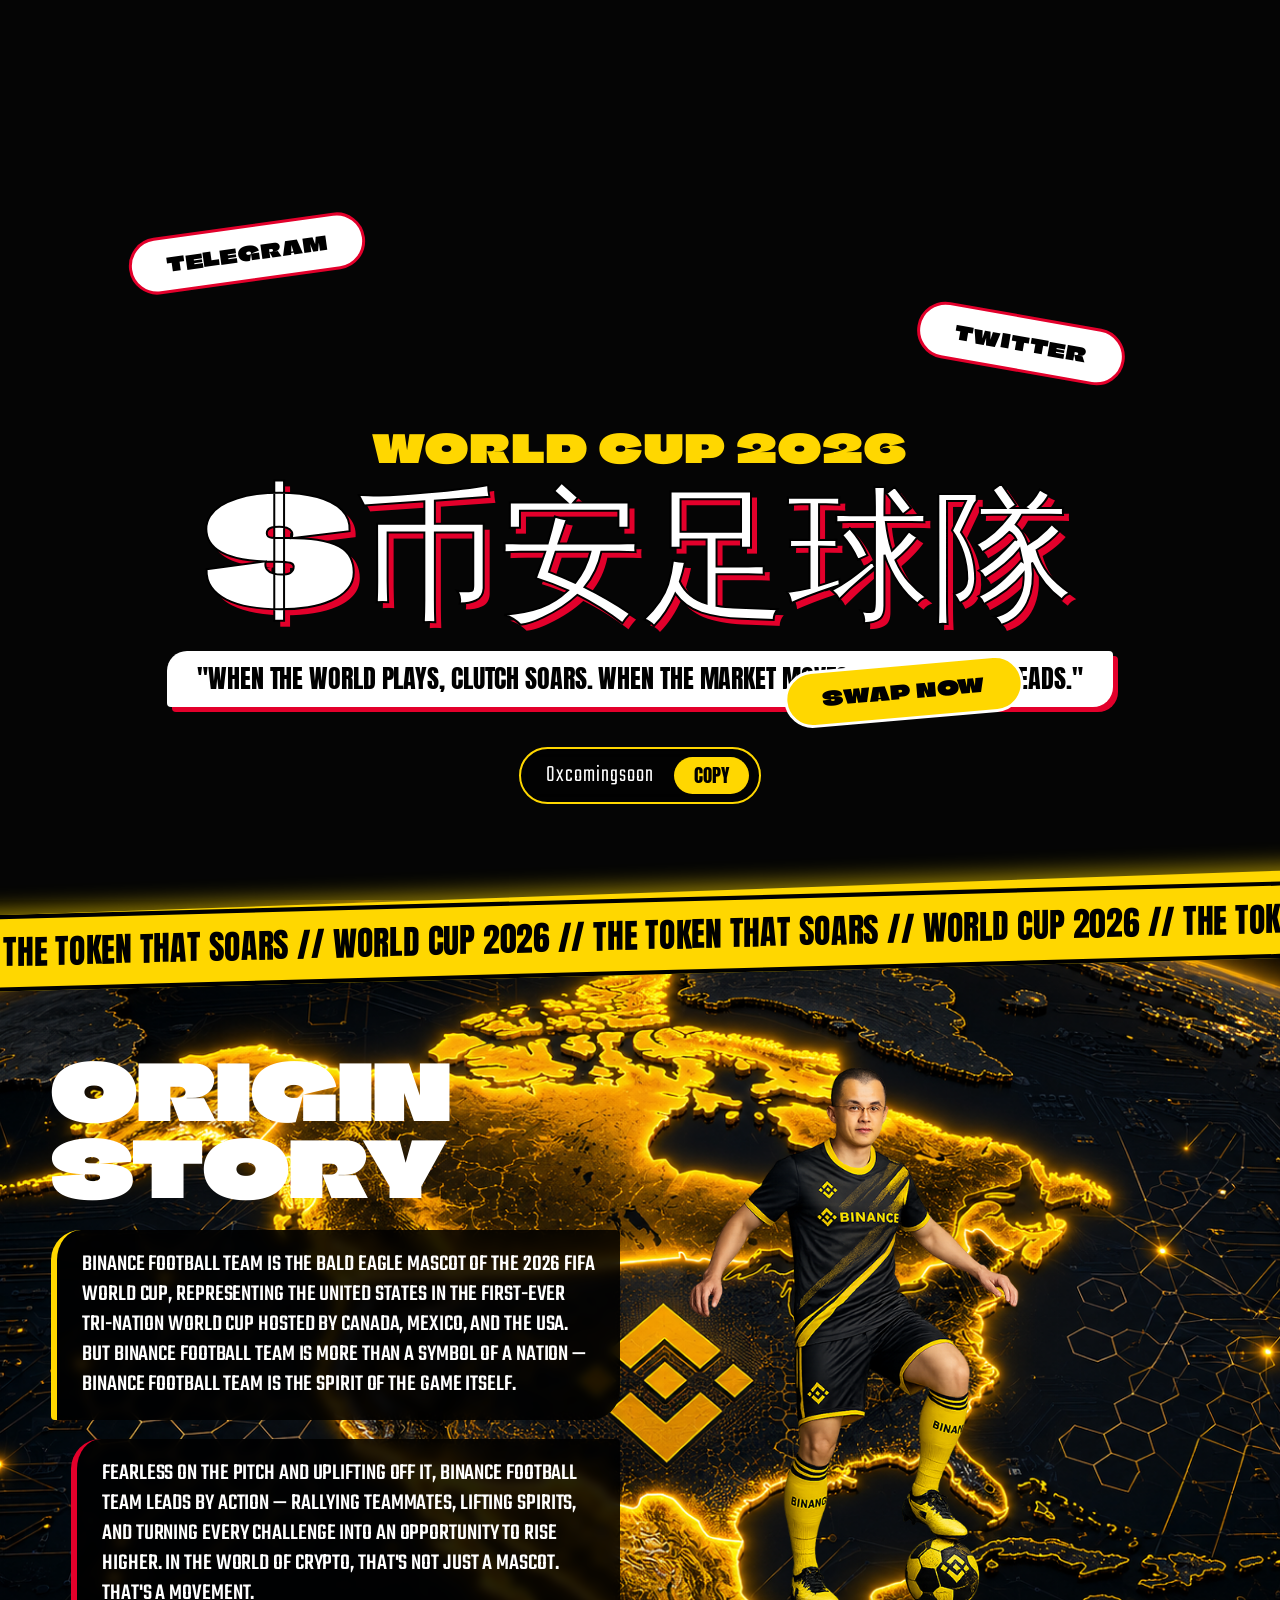
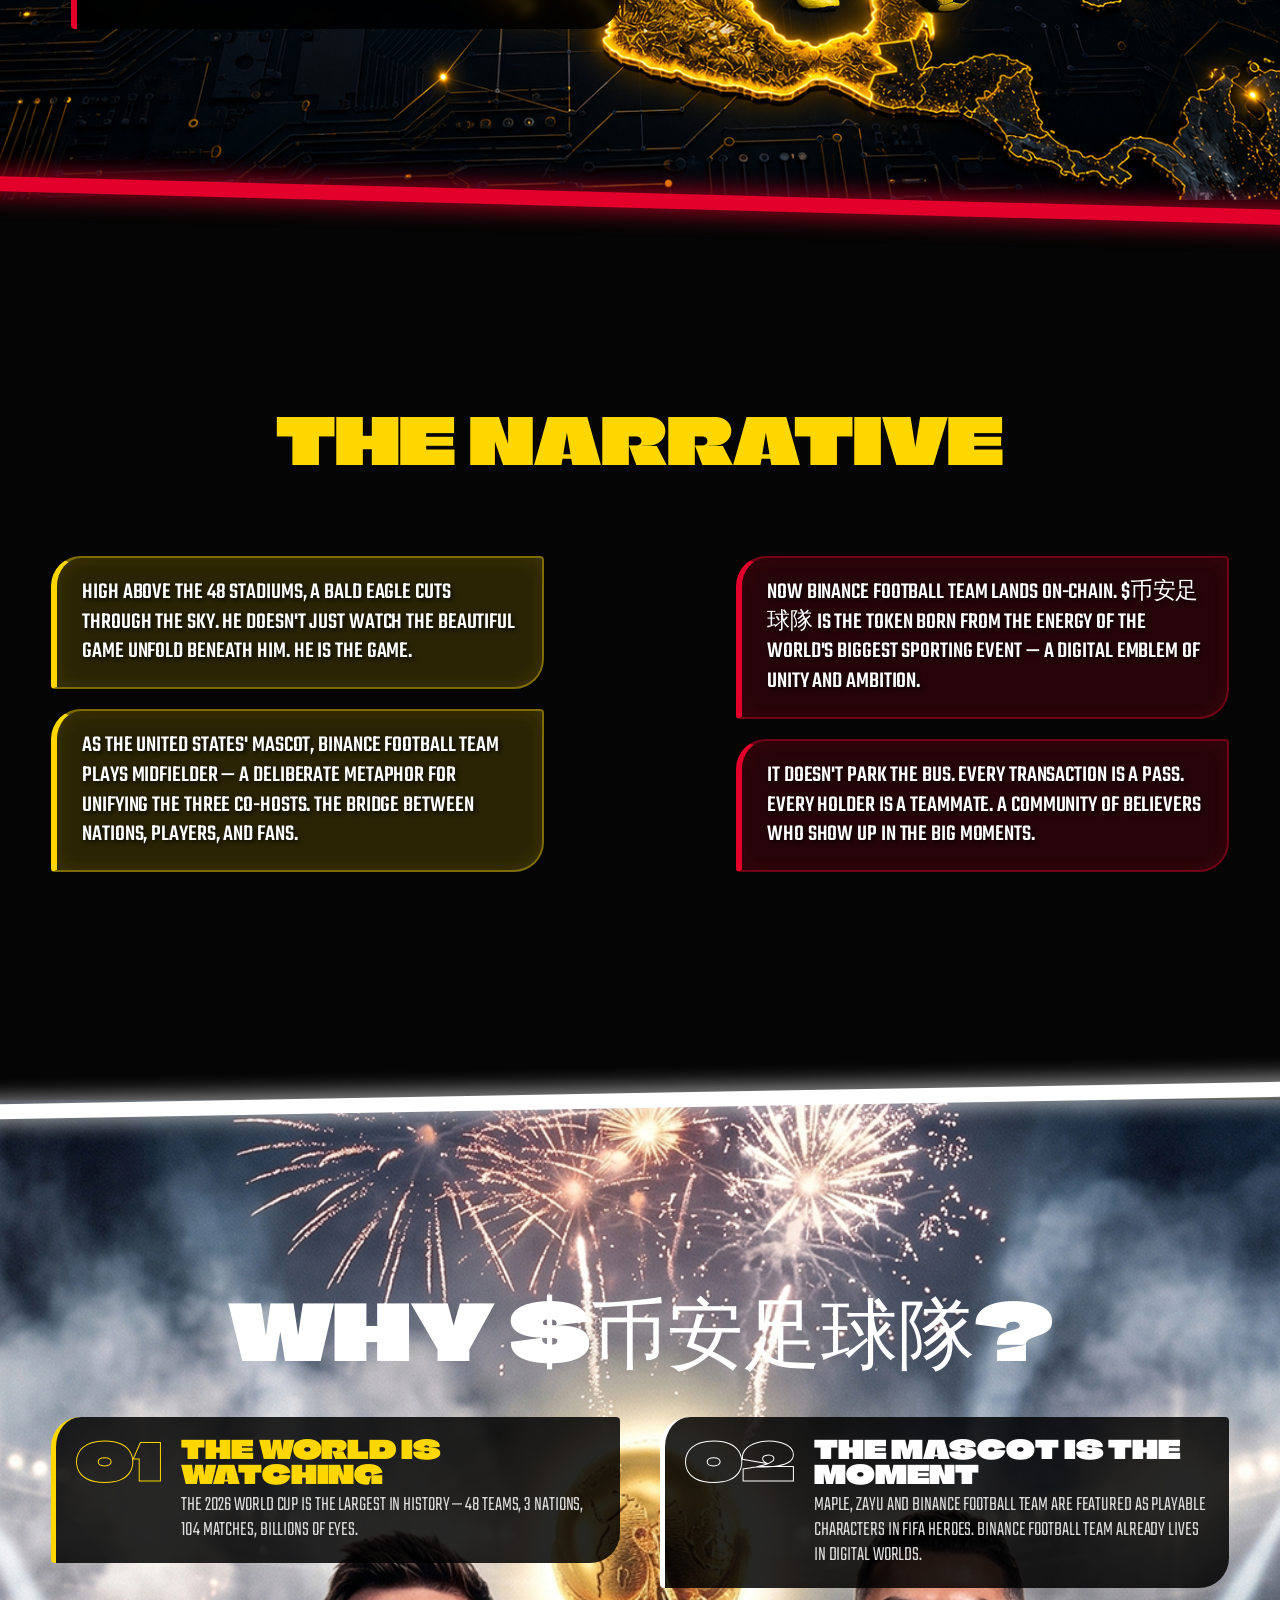
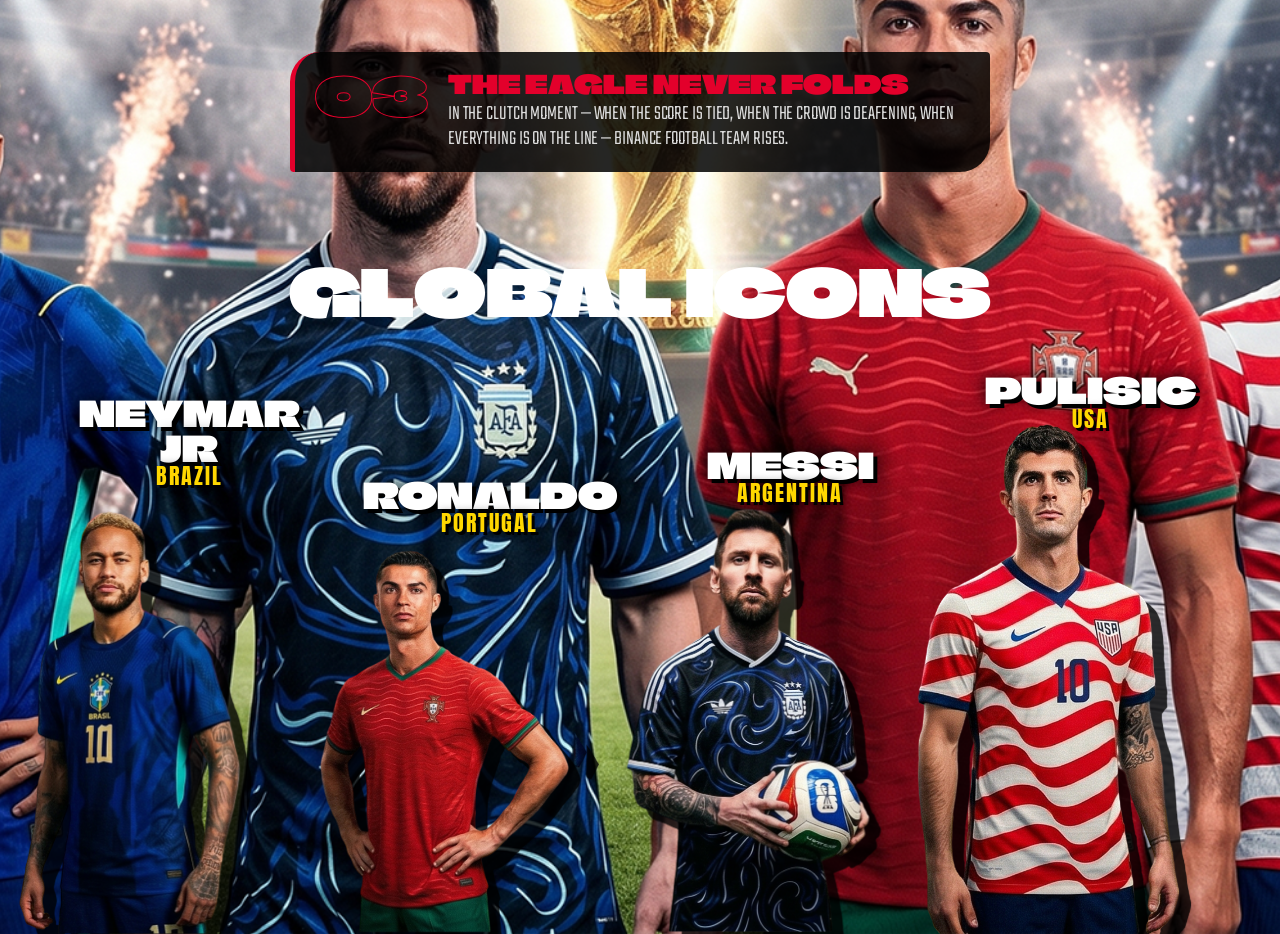
==== index.html @ fdedcb2e "first commit" ====
<!DOCTYPE html>
<html lang="en-US">
<head>
	<meta charset="UTF-8">
			<title>Binance Football Team</title>
		<meta name="viewport" content="width=device-width, initial-scale=1" />
<meta name='robots' content='max-image-preview:large' />
<title>Binance Football Team</title>
<link rel="alternate" type="application/rss+xml" title="Binance Football Team &raquo; Feed" href="/?feed=rss2" />
<link rel="alternate" type="application/rss+xml" title="Binance Football Team &raquo; Comments Feed" href="/?feed=comments-rss2" />
<link rel="alternate" title="oEmbed (JSON)" type="application/json+oembed" href="/index.php?rest_route=%2Foembed%2F1.0%2Fembed&#038;url=https%3A%2F%2Fclutchmascot.lol%2F" />
<link rel="alternate" title="oEmbed (XML)" type="text/xml+oembed" href="/index.php?rest_route=%2Foembed%2F1.0%2Fembed&#038;url=https%3A%2F%2Fclutchmascot.lol%2F&#038;format=xml" />
<style id='wp-img-auto-sizes-contain-inline-css'>
img:is([sizes=auto i],[sizes^="auto," i]){contain-intrinsic-size:3000px 1500px}
/*# sourceURL=wp-img-auto-sizes-contain-inline-css */
</style>

<style id='wp-emoji-styles-inline-css'>

	img.wp-smiley, img.emoji {
		display: inline !important;
		border: none !important;
		box-shadow: none !important;
		height: 1em !important;
		width: 1em !important;
		margin: 0 0.07em !important;
		vertical-align: -0.1em !important;
		background: none !important;
		padding: 0 !important;
	}
/*# sourceURL=wp-emoji-styles-inline-css */
</style>
<style id='wp-block-library-inline-css'>
:root{--wp-block-synced-color:#7a00df;--wp-block-synced-color--rgb:122,0,223;--wp-bound-block-color:var(--wp-block-synced-color);--wp-editor-canvas-background:#ddd;--wp-admin-theme-color:#007cba;--wp-admin-theme-color--rgb:0,124,186;--wp-admin-theme-color-darker-10:#006ba1;--wp-admin-theme-color-darker-10--rgb:0,107,160.5;--wp-admin-theme-color-darker-20:#005a87;--wp-admin-theme-color-darker-20--rgb:0,90,135;--wp-admin-border-width-focus:2px}@media (min-resolution:192dpi){:root{--wp-admin-border-width-focus:1.5px}}.wp-element-button{cursor:pointer}:root .has-very-light-gray-background-color{background-color:#eee}:root .has-very-dark-gray-background-color{background-color:#313131}:root .has-very-light-gray-color{color:#eee}:root .has-very-dark-gray-color{color:#313131}:root .has-vivid-green-cyan-to-vivid-cyan-blue-gradient-background{background:linear-gradient(135deg,#00d084,#0693e3)}:root .has-purple-crush-gradient-background{background:linear-gradient(135deg,#34e2e4,#4721fb 50%,#ab1dfe)}:root .has-hazy-dawn-gradient-background{background:linear-gradient(135deg,#faaca8,#dad0ec)}:root .has-subdued-olive-gradient-background{background:linear-gradient(135deg,#fafae1,#67a671)}:root .has-atomic-cream-gradient-background{background:linear-gradient(135deg,#fdd79a,#004a59)}:root .has-nightshade-gradient-background{background:linear-gradient(135deg,#330968,#31cdcf)}:root .has-midnight-gradient-background{background:linear-gradient(135deg,#020381,#2874fc)}:root{--wp--preset--font-size--normal:16px;--wp--preset--font-size--huge:42px}.has-regular-font-size{font-size:1em}.has-larger-font-size{font-size:2.625em}.has-normal-font-size{font-size:var(--wp--preset--font-size--normal)}.has-huge-font-size{font-size:var(--wp--preset--font-size--huge)}.has-text-align-center{text-align:center}.has-text-align-left{text-align:left}.has-text-align-right{text-align:right}.has-fit-text{white-space:nowrap!important}#end-resizable-editor-section{display:none}.aligncenter{clear:both}.items-justified-left{justify-content:flex-start}.items-justified-center{justify-content:center}.items-justified-right{justify-content:flex-end}.items-justified-space-between{justify-content:space-between}.screen-reader-text{border:0;clip-path:inset(50%);height:1px;margin:-1px;overflow:hidden;padding:0;position:absolute;width:1px;word-wrap:normal!important}.screen-reader-text:focus{background-color:#ddd;clip-path:none;color:#444;display:block;font-size:1em;height:auto;left:5px;line-height:normal;padding:15px 23px 14px;text-decoration:none;top:5px;width:auto;z-index:100000}html :where(.has-border-color){border-style:solid}html :where([style*=border-top-color]){border-top-style:solid}html :where([style*=border-right-color]){border-right-style:solid}html :where([style*=border-bottom-color]){border-bottom-style:solid}html :where([style*=border-left-color]){border-left-style:solid}html :where([style*=border-width]){border-style:solid}html :where([style*=border-top-width]){border-top-style:solid}html :where([style*=border-right-width]){border-right-style:solid}html :where([style*=border-bottom-width]){border-bottom-style:solid}html :where([style*=border-left-width]){border-left-style:solid}html :where(img[class*=wp-image-]){height:auto;max-width:100%}:where(figure){margin:0 0 1em}html :where(.is-position-sticky){--wp-admin--admin-bar--position-offset:var(--wp-admin--admin-bar--height,0px)}@media screen and (max-width:600px){html :where(.is-position-sticky){--wp-admin--admin-bar--position-offset:0px}}
/*# sourceURL=/wp-includes/css/dist/block-library/common.min.css */
</style>
<style id='global-styles-inline-css'>
:root{--wp--preset--aspect-ratio--square: 1;--wp--preset--aspect-ratio--4-3: 4/3;--wp--preset--aspect-ratio--3-4: 3/4;--wp--preset--aspect-ratio--3-2: 3/2;--wp--preset--aspect-ratio--2-3: 2/3;--wp--preset--aspect-ratio--16-9: 16/9;--wp--preset--aspect-ratio--9-16: 9/16;--wp--preset--color--black: #000000;--wp--preset--color--cyan-bluish-gray: #abb8c3;--wp--preset--color--white: #ffffff;--wp--preset--color--pale-pink: #f78da7;--wp--preset--color--vivid-red: #cf2e2e;--wp--preset--color--luminous-vivid-orange: #ff6900;--wp--preset--color--luminous-vivid-amber: #fcb900;--wp--preset--color--light-green-cyan: #7bdcb5;--wp--preset--color--vivid-green-cyan: #00d084;--wp--preset--color--pale-cyan-blue: #8ed1fc;--wp--preset--color--vivid-cyan-blue: #0693e3;--wp--preset--color--vivid-purple: #9b51e0;--wp--preset--color--base: #FFFFFF;--wp--preset--color--contrast: #111111;--wp--preset--color--accent-1: #FFEE58;--wp--preset--color--accent-2: #F6CFF4;--wp--preset--color--accent-3: #503AA8;--wp--preset--color--accent-4: #686868;--wp--preset--color--accent-5: #FBFAF3;--wp--preset--color--accent-6: color-mix(in srgb, currentColor 20%, transparent);--wp--preset--gradient--vivid-cyan-blue-to-vivid-purple: linear-gradient(135deg,rgb(6,147,227) 0%,rgb(155,81,224) 100%);--wp--preset--gradient--light-green-cyan-to-vivid-green-cyan: linear-gradient(135deg,rgb(122,220,180) 0%,rgb(0,208,130) 100%);--wp--preset--gradient--luminous-vivid-amber-to-luminous-vivid-orange: linear-gradient(135deg,rgb(252,185,0) 0%,rgb(255,105,0) 100%);--wp--preset--gradient--luminous-vivid-orange-to-vivid-red: linear-gradient(135deg,rgb(255,105,0) 0%,rgb(207,46,46) 100%);--wp--preset--gradient--very-light-gray-to-cyan-bluish-gray: linear-gradient(135deg,rgb(238,238,238) 0%,rgb(169,184,195) 100%);--wp--preset--gradient--cool-to-warm-spectrum: linear-gradient(135deg,rgb(74,234,220) 0%,rgb(151,120,209) 20%,rgb(207,42,186) 40%,rgb(238,44,130) 60%,rgb(251,105,98) 80%,rgb(254,248,76) 100%);--wp--preset--gradient--blush-light-purple: linear-gradient(135deg,rgb(255,206,236) 0%,rgb(152,150,240) 100%);--wp--preset--gradient--blush-bordeaux: linear-gradient(135deg,rgb(254,205,165) 0%,rgb(254,45,45) 50%,rgb(107,0,62) 100%);--wp--preset--gradient--luminous-dusk: linear-gradient(135deg,rgb(255,203,112) 0%,rgb(199,81,192) 50%,rgb(65,88,208) 100%);--wp--preset--gradient--pale-ocean: linear-gradient(135deg,rgb(255,245,203) 0%,rgb(182,227,212) 50%,rgb(51,167,181) 100%);--wp--preset--gradient--electric-grass: linear-gradient(135deg,rgb(202,248,128) 0%,rgb(113,206,126) 100%);--wp--preset--gradient--midnight: linear-gradient(135deg,rgb(2,3,129) 0%,rgb(40,116,252) 100%);--wp--preset--font-size--small: 0.875rem;--wp--preset--font-size--medium: clamp(1rem, 1rem + ((1vw - 0.2rem) * 0.196), 1.125rem);--wp--preset--font-size--large: clamp(1.125rem, 1.125rem + ((1vw - 0.2rem) * 0.392), 1.375rem);--wp--preset--font-size--x-large: clamp(1.75rem, 1.75rem + ((1vw - 0.2rem) * 0.392), 2rem);--wp--preset--font-size--xx-large: clamp(2.15rem, 2.15rem + ((1vw - 0.2rem) * 1.333), 3rem);--wp--preset--font-family--manrope: Manrope, sans-serif;--wp--preset--font-family--fira-code: "Fira Code", monospace;--wp--preset--spacing--20: 10px;--wp--preset--spacing--30: 20px;--wp--preset--spacing--40: 30px;--wp--preset--spacing--50: clamp(30px, 5vw, 50px);--wp--preset--spacing--60: clamp(30px, 7vw, 70px);--wp--preset--spacing--70: clamp(50px, 7vw, 90px);--wp--preset--spacing--80: clamp(70px, 10vw, 140px);--wp--preset--shadow--natural: 6px 6px 9px rgba(0, 0, 0, 0.2);--wp--preset--shadow--deep: 12px 12px 50px rgba(0, 0, 0, 0.4);--wp--preset--shadow--sharp: 6px 6px 0px rgba(0, 0, 0, 0.2);--wp--preset--shadow--outlined: 6px 6px 0px -3px rgb(255, 255, 255), 6px 6px rgb(0, 0, 0);--wp--preset--shadow--crisp: 6px 6px 0px rgb(0, 0, 0);}:root { --wp--style--global--content-size: 645px;--wp--style--global--wide-size: 1340px; }:where(body) { margin: 0; }.wp-site-blocks { padding-top: var(--wp--style--root--padding-top); padding-bottom: var(--wp--style--root--padding-bottom); }.has-global-padding { padding-right: var(--wp--style--root--padding-right); padding-left: var(--wp--style--root--padding-left); }.has-global-padding > .alignfull { margin-right: calc(var(--wp--style--root--padding-right) * -1); margin-left: calc(var(--wp--style--root--padding-left) * -1); }.has-global-padding :where(:not(.alignfull.is-layout-flow) > .has-global-padding:not(.wp-block-block, .alignfull)) { padding-right: 0; padding-left: 0; }.has-global-padding :where(:not(.alignfull.is-layout-flow) > .has-global-padding:not(.wp-block-block, .alignfull)) > .alignfull { margin-left: 0; margin-right: 0; }.wp-site-blocks > .alignleft { float: left; margin-right: 2em; }.wp-site-blocks > .alignright { float: right; margin-left: 2em; }.wp-site-blocks > .aligncenter { justify-content: center; margin-left: auto; margin-right: auto; }:where(.wp-site-blocks) > * { margin-block-start: 1.2rem; margin-block-end: 0; }:where(.wp-site-blocks) > :first-child { margin-block-start: 0; }:where(.wp-site-blocks) > :last-child { margin-block-end: 0; }:root { --wp--style--block-gap: 1.2rem; }:root :where(.is-layout-flow) > :first-child{margin-block-start: 0;}:root :where(.is-layout-flow) > :last-child{margin-block-end: 0;}:root :where(.is-layout-flow) > *{margin-block-start: 1.2rem;margin-block-end: 0;}:root :where(.is-layout-constrained) > :first-child{margin-block-start: 0;}:root :where(.is-layout-constrained) > :last-child{margin-block-end: 0;}:root :where(.is-layout-constrained) > *{margin-block-start: 1.2rem;margin-block-end: 0;}:root :where(.is-layout-flex){gap: 1.2rem;}:root :where(.is-layout-grid){gap: 1.2rem;}.is-layout-flow > .alignleft{float: left;margin-inline-start: 0;margin-inline-end: 2em;}.is-layout-flow > .alignright{float: right;margin-inline-start: 2em;margin-inline-end: 0;}.is-layout-flow > .aligncenter{margin-left: auto !important;margin-right: auto !important;}.is-layout-constrained > .alignleft{float: left;margin-inline-start: 0;margin-inline-end: 2em;}.is-layout-constrained > .alignright{float: right;margin-inline-start: 2em;margin-inline-end: 0;}.is-layout-constrained > .aligncenter{margin-left: auto !important;margin-right: auto !important;}.is-layout-constrained > :where(:not(.alignleft):not(.alignright):not(.alignfull)){max-width: var(--wp--style--global--content-size);margin-left: auto !important;margin-right: auto !important;}.is-layout-constrained > .alignwide{max-width: var(--wp--style--global--wide-size);}body .is-layout-flex{display: flex;}.is-layout-flex{flex-wrap: wrap;align-items: center;}.is-layout-flex > :is(*, div){margin: 0;}body .is-layout-grid{display: grid;}.is-layout-grid > :is(*, div){margin: 0;}body{background-color: var(--wp--preset--color--base);color: var(--wp--preset--color--contrast);font-family: var(--wp--preset--font-family--manrope);font-size: var(--wp--preset--font-size--large);font-weight: 300;letter-spacing: -0.1px;line-height: 1.4;--wp--style--root--padding-top: 0px;--wp--style--root--padding-right: var(--wp--preset--spacing--50);--wp--style--root--padding-bottom: 0px;--wp--style--root--padding-left: var(--wp--preset--spacing--50);}a:where(:not(.wp-element-button)){color: currentColor;text-decoration: underline;}:root :where(a:where(:not(.wp-element-button)):hover){text-decoration: none;}h1, h2, h3, h4, h5, h6{font-weight: 400;letter-spacing: -0.1px;line-height: 1.125;}h1{font-size: var(--wp--preset--font-size--xx-large);}h2{font-size: var(--wp--preset--font-size--x-large);}h3{font-size: var(--wp--preset--font-size--large);}h4{font-size: var(--wp--preset--font-size--medium);}h5{font-size: var(--wp--preset--font-size--small);letter-spacing: 0.5px;}h6{font-size: var(--wp--preset--font-size--small);font-weight: 700;letter-spacing: 1.4px;text-transform: uppercase;}:root :where(.wp-element-button, .wp-block-button__link){background-color: var(--wp--preset--color--contrast);border-width: 0;color: var(--wp--preset--color--base);font-family: inherit;font-size: var(--wp--preset--font-size--medium);font-style: inherit;font-weight: inherit;letter-spacing: inherit;line-height: inherit;padding-top: 1rem;padding-right: 2.25rem;padding-bottom: 1rem;padding-left: 2.25rem;text-decoration: none;text-transform: inherit;}:root :where(.wp-element-button:hover, .wp-block-button__link:hover){background-color: color-mix(in srgb, var(--wp--preset--color--contrast) 85%, transparent);border-color: transparent;color: var(--wp--preset--color--base);}:root :where(.wp-element-button:focus, .wp-block-button__link:focus){outline-color: var(--wp--preset--color--accent-4);outline-offset: 2px;}:root :where(.wp-element-caption, .wp-block-audio figcaption, .wp-block-embed figcaption, .wp-block-gallery figcaption, .wp-block-image figcaption, .wp-block-table figcaption, .wp-block-video figcaption){font-size: var(--wp--preset--font-size--small);line-height: 1.4;}.has-black-color{color: var(--wp--preset--color--black) !important;}.has-cyan-bluish-gray-color{color: var(--wp--preset--color--cyan-bluish-gray) !important;}.has-white-color{color: var(--wp--preset--color--white) !important;}.has-pale-pink-color{color: var(--wp--preset--color--pale-pink) !important;}.has-vivid-red-color{color: var(--wp--preset--color--vivid-red) !important;}.has-luminous-vivid-orange-color{color: var(--wp--preset--color--luminous-vivid-orange) !important;}.has-luminous-vivid-amber-color{color: var(--wp--preset--color--luminous-vivid-amber) !important;}.has-light-green-cyan-color{color: var(--wp--preset--color--light-green-cyan) !important;}.has-vivid-green-cyan-color{color: var(--wp--preset--color--vivid-green-cyan) !important;}.has-pale-cyan-blue-color{color: var(--wp--preset--color--pale-cyan-blue) !important;}.has-vivid-cyan-blue-color{color: var(--wp--preset--color--vivid-cyan-blue) !important;}.has-vivid-purple-color{color: var(--wp--preset--color--vivid-purple) !important;}.has-base-color{color: var(--wp--preset--color--base) !important;}.has-contrast-color{color: var(--wp--preset--color--contrast) !important;}.has-accent-1-color{color: var(--wp--preset--color--accent-1) !important;}.has-accent-2-color{color: var(--wp--preset--color--accent-2) !important;}.has-accent-3-color{color: var(--wp--preset--color--accent-3) !important;}.has-accent-4-color{color: var(--wp--preset--color--accent-4) !important;}.has-accent-5-color{color: var(--wp--preset--color--accent-5) !important;}.has-accent-6-color{color: var(--wp--preset--color--accent-6) !important;}.has-black-background-color{background-color: var(--wp--preset--color--black) !important;}.has-cyan-bluish-gray-background-color{background-color: var(--wp--preset--color--cyan-bluish-gray) !important;}.has-white-background-color{background-color: var(--wp--preset--color--white) !important;}.has-pale-pink-background-color{background-color: var(--wp--preset--color--pale-pink) !important;}.has-vivid-red-background-color{background-color: var(--wp--preset--color--vivid-red) !important;}.has-luminous-vivid-orange-background-color{background-color: var(--wp--preset--color--luminous-vivid-orange) !important;}.has-luminous-vivid-amber-background-color{background-color: var(--wp--preset--color--luminous-vivid-amber) !important;}.has-light-green-cyan-background-color{background-color: var(--wp--preset--color--light-green-cyan) !important;}.has-vivid-green-cyan-background-color{background-color: var(--wp--preset--color--vivid-green-cyan) !important;}.has-pale-cyan-blue-background-color{background-color: var(--wp--preset--color--pale-cyan-blue) !important;}.has-vivid-cyan-blue-background-color{background-color: var(--wp--preset--color--vivid-cyan-blue) !important;}.has-vivid-purple-background-color{background-color: var(--wp--preset--color--vivid-purple) !important;}.has-base-background-color{background-color: var(--wp--preset--color--base) !important;}.has-contrast-background-color{background-color: var(--wp--preset--color--contrast) !important;}.has-accent-1-background-color{background-color: var(--wp--preset--color--accent-1) !important;}.has-accent-2-background-color{background-color: var(--wp--preset--color--accent-2) !important;}.has-accent-3-background-color{background-color: var(--wp--preset--color--accent-3) !important;}.has-accent-4-background-color{background-color: var(--wp--preset--color--accent-4) !important;}.has-accent-5-background-color{background-color: var(--wp--preset--color--accent-5) !important;}.has-accent-6-background-color{background-color: var(--wp--preset--color--accent-6) !important;}.has-black-border-color{border-color: var(--wp--preset--color--black) !important;}.has-cyan-bluish-gray-border-color{border-color: var(--wp--preset--color--cyan-bluish-gray) !important;}.has-white-border-color{border-color: var(--wp--preset--color--white) !important;}.has-pale-pink-border-color{border-color: var(--wp--preset--color--pale-pink) !important;}.has-vivid-red-border-color{border-color: var(--wp--preset--color--vivid-red) !important;}.has-luminous-vivid-orange-border-color{border-color: var(--wp--preset--color--luminous-vivid-orange) !important;}.has-luminous-vivid-amber-border-color{border-color: var(--wp--preset--color--luminous-vivid-amber) !important;}.has-light-green-cyan-border-color{border-color: var(--wp--preset--color--light-green-cyan) !important;}.has-vivid-green-cyan-border-color{border-color: var(--wp--preset--color--vivid-green-cyan) !important;}.has-pale-cyan-blue-border-color{border-color: var(--wp--preset--color--pale-cyan-blue) !important;}.has-vivid-cyan-blue-border-color{border-color: var(--wp--preset--color--vivid-cyan-blue) !important;}.has-vivid-purple-border-color{border-color: var(--wp--preset--color--vivid-purple) !important;}.has-base-border-color{border-color: var(--wp--preset--color--base) !important;}.has-contrast-border-color{border-color: var(--wp--preset--color--contrast) !important;}.has-accent-1-border-color{border-color: var(--wp--preset--color--accent-1) !important;}.has-accent-2-border-color{border-color: var(--wp--preset--color--accent-2) !important;}.has-accent-3-border-color{border-color: var(--wp--preset--color--accent-3) !important;}.has-accent-4-border-color{border-color: var(--wp--preset--color--accent-4) !important;}.has-accent-5-border-color{border-color: var(--wp--preset--color--accent-5) !important;}.has-accent-6-border-color{border-color: var(--wp--preset--color--accent-6) !important;}.has-vivid-cyan-blue-to-vivid-purple-gradient-background{background: var(--wp--preset--gradient--vivid-cyan-blue-to-vivid-purple) !important;}.has-light-green-cyan-to-vivid-green-cyan-gradient-background{background: var(--wp--preset--gradient--light-green-cyan-to-vivid-green-cyan) !important;}.has-luminous-vivid-amber-to-luminous-vivid-orange-gradient-background{background: var(--wp--preset--gradient--luminous-vivid-amber-to-luminous-vivid-orange) !important;}.has-luminous-vivid-orange-to-vivid-red-gradient-background{background: var(--wp--preset--gradient--luminous-vivid-orange-to-vivid-red) !important;}.has-very-light-gray-to-cyan-bluish-gray-gradient-background{background: var(--wp--preset--gradient--very-light-gray-to-cyan-bluish-gray) !important;}.has-cool-to-warm-spectrum-gradient-background{background: var(--wp--preset--gradient--cool-to-warm-spectrum) !important;}.has-blush-light-purple-gradient-background{background: var(--wp--preset--gradient--blush-light-purple) !important;}.has-blush-bordeaux-gradient-background{background: var(--wp--preset--gradient--blush-bordeaux) !important;}.has-luminous-dusk-gradient-background{background: var(--wp--preset--gradient--luminous-dusk) !important;}.has-pale-ocean-gradient-background{background: var(--wp--preset--gradient--pale-ocean) !important;}.has-electric-grass-gradient-background{background: var(--wp--preset--gradient--electric-grass) !important;}.has-midnight-gradient-background{background: var(--wp--preset--gradient--midnight) !important;}.has-small-font-size{font-size: var(--wp--preset--font-size--small) !important;}.has-medium-font-size{font-size: var(--wp--preset--font-size--medium) !important;}.has-large-font-size{font-size: var(--wp--preset--font-size--large) !important;}.has-x-large-font-size{font-size: var(--wp--preset--font-size--x-large) !important;}.has-xx-large-font-size{font-size: var(--wp--preset--font-size--xx-large) !important;}.has-manrope-font-family{font-family: var(--wp--preset--font-family--manrope) !important;}.has-fira-code-font-family{font-family: var(--wp--preset--font-family--fira-code) !important;}
/*# sourceURL=global-styles-inline-css */
</style>
<style id='wp-block-template-skip-link-inline-css'>

		.skip-link.screen-reader-text {
			border: 0;
			clip-path: inset(50%);
			height: 1px;
			margin: -1px;
			overflow: hidden;
			padding: 0;
			position: absolute !important;
			width: 1px;
			word-wrap: normal !important;
		}

		.skip-link.screen-reader-text:focus {
			background-color: #eee;
			clip-path: none;
			color: #444;
			display: block;
			font-size: 1em;
			height: auto;
			left: 5px;
			line-height: normal;
			padding: 15px 23px 14px;
			text-decoration: none;
			top: 5px;
			width: auto;
			z-index: 100000;
		}
/*# sourceURL=wp-block-template-skip-link-inline-css */
</style>
<style id='twentytwentyfive-style-inline-css'>
a{text-decoration-thickness:1px!important;text-underline-offset:.1em}:where(.wp-site-blocks :focus){outline-width:2px;outline-style:solid}.wp-block-navigation .wp-block-navigation-submenu .wp-block-navigation-item:not(:last-child){margin-bottom:3px}.wp-block-navigation .wp-block-navigation-item .wp-block-navigation-item__content{outline-offset:4px}.wp-block-navigation .wp-block-navigation-item ul.wp-block-navigation__submenu-container .wp-block-navigation-item__content{outline-offset:0}blockquote,caption,figcaption,h1,h2,h3,h4,h5,h6,p{text-wrap:pretty}.more-link{display:block}:where(pre){overflow-x:auto}
/*# sourceURL=/wp-content/themes/twentytwentyfive/style.min.css */
</style>
<link rel='stylesheet' id='elementor-frontend-css' href='/wp-content/plugins/elementor/assets/css/frontend-lite.min.css?ver=3.23.4' media='all' />
<link rel='stylesheet' id='swiper-css' href='/wp-content/plugins/elementor/assets/lib/swiper/v8/css/swiper.min.css?ver=8.4.5' media='all' />
<link rel='stylesheet' id='elementor-post-7-css' href='/wp-content/uploads/elementor/css/post-7.css?ver=1778738245' media='all' />
<link rel='stylesheet' id='elementor-pro-css' href='/wp-content/plugins/elementor-pro/assets/css/frontend-lite.min.css?ver=3.23.3' media='all' />
<link rel='stylesheet' id='elementor-global-css' href='/wp-content/uploads/elementor/css/global.css?ver=1778738245' media='all' />
<link rel='stylesheet' id='elementor-post-8-css' href='/wp-content/uploads/elementor/css/post-8.css?ver=1779102247' media='all' />
<link rel='stylesheet' id='google-fonts-1-css' href='https://fonts.googleapis.com/css?family=Roboto%3A100%2C100italic%2C200%2C200italic%2C300%2C300italic%2C400%2C400italic%2C500%2C500italic%2C600%2C600italic%2C700%2C700italic%2C800%2C800italic%2C900%2C900italic%7CRoboto+Slab%3A100%2C100italic%2C200%2C200italic%2C300%2C300italic%2C400%2C400italic%2C500%2C500italic%2C600%2C600italic%2C700%2C700italic%2C800%2C800italic%2C900%2C900italic&#038;display=swap&#038;ver=6.9.4' media='all' />
<link rel="preconnect" href="https://fonts.gstatic.com/" crossorigin><link rel="https://api.w.org/" href="/index.php?rest_route=/" /><link rel="alternate" title="JSON" type="application/json" href="/index.php?rest_route=/wp/v2/pages/8" /><link rel="EditURI" type="application/rsd+xml" title="RSD" href="/xmlrpc.php?rsd" />
<meta name="generator" content="WordPress 6.9.4" />
<link rel="canonical" href="/" />
<link rel='shortlink' href='/' />
<meta name="generator" content="Elementor 3.23.4; features: e_optimized_css_loading, e_font_icon_svg, additional_custom_breakpoints, e_optimized_control_loading, e_lazyload, e_element_cache; settings: css_print_method-external, google_font-enabled, font_display-swap">
			<style>
				.e-con.e-parent:nth-of-type(n+4):not(.e-lazyloaded):not(.e-no-lazyload),
				.e-con.e-parent:nth-of-type(n+4):not(.e-lazyloaded):not(.e-no-lazyload) * {
					background-image: none !important;
				}
				@media screen and (max-height: 1024px) {
					.e-con.e-parent:nth-of-type(n+3):not(.e-lazyloaded):not(.e-no-lazyload),
					.e-con.e-parent:nth-of-type(n+3):not(.e-lazyloaded):not(.e-no-lazyload) * {
						background-image: none !important;
					}
				}
				@media screen and (max-height: 640px) {
					.e-con.e-parent:nth-of-type(n+2):not(.e-lazyloaded):not(.e-no-lazyload),
					.e-con.e-parent:nth-of-type(n+2):not(.e-lazyloaded):not(.e-no-lazyload) * {
						background-image: none !important;
					}
				}
			</style>
			<style class='wp-fonts-local'>
@font-face{font-family:Manrope;font-style:normal;font-weight:200 800;font-display:fallback;src:url('/wp-content/themes/twentytwentyfive/assets/fonts/manrope/Manrope-VariableFont_wght.woff2') format('woff2');}
@font-face{font-family:"Fira Code";font-style:normal;font-weight:300 700;font-display:fallback;src:url('/wp-content/themes/twentytwentyfive/assets/fonts/fira-code/FiraCode-VariableFont_wght.woff2') format('woff2');}
</style>
<link rel="icon" href="/wp-content/uploads/2026/05/cropped-icon-x-32x32.png" sizes="32x32" />
<link rel="icon" href="/wp-content/uploads/2026/05/cropped-icon-x-192x192.png" sizes="192x192" />
<link rel="apple-touch-icon" href="/wp-content/uploads/2026/05/cropped-icon-x-180x180.png" />
<meta name="msapplication-TileImage" content="/wp-content/uploads/2026/05/cropped-icon-x-270x270.png" />
	<meta name="viewport" content="width=device-width, initial-scale=1.0, viewport-fit=cover" /></head>
<body class="home wp-singular page-template page-template-elementor_canvas page page-id-8 wp-embed-responsive wp-theme-twentytwentyfive elementor-default elementor-template-canvas elementor-kit-7 elementor-page elementor-page-8">
			<div data-elementor-type="wp-post" data-elementor-id="8" class="elementor elementor-8" data-elementor-post-type="page">
				<div class="elementor-element elementor-element-82048f3 e-con-full e-flex e-con e-parent" data-id="82048f3" data-element_type="container" data-settings="{&quot;background_background&quot;:&quot;classic&quot;}">
				<div class="elementor-element elementor-element-ab6125a elementor-widget elementor-widget-html" data-id="ab6125a" data-element_type="widget" data-widget_type="html.default">
				<div class="elementor-widget-container">
			<style>
    @import url('https://fonts.googleapis.com/css2?family=Climate+Crisis:YEAR@1979&family=Teko:wght@400;500;600;700&display=swap');
    @import url('https://fonts.googleapis.com/css2?family=Anton&display=swap');

    :root {
        --wc-gold: #ffd700;
        --accent-red: #e3002b;
        --void-black: #050505;
        --pure-white: #ffffff;
    }

    * {
        margin: 0;
        padding: 0;
        box-sizing: border-box;
    }

    body, html {
        overflow-x: hidden;
        background-color: var(--void-black);
    }

    .clutch-container {
        font-family: 'Teko', sans-serif;
        color: var(--pure-white);
        overflow-x: hidden;
        background-color: var(--void-black);
    }

    /* TYPOGRAPHY */
    h1, h2, h3 {
        font-family: 'Climate Crisis', sans-serif;
        text-transform: uppercase;
        line-height: 1;
        margin: 0;
    }

    .hero-title {
        font-size: clamp(4rem, 12vw, 9rem);
        color: var(--pure-white);
        text-shadow: 6px 6px 0px var(--accent-red);
        -webkit-text-stroke: 2px #000;
        margin-bottom: 1rem;
    }

    /* INFINITE MARQUEE TICKER */
    .ticker-tape {
        width: 100%;
        background: var(--wc-gold);
        color: #000;
        padding: 10px 0;
        position: absolute;
        z-index: 20;
        transform: skewY(-1.5deg) scale(1.05);
        border-top: 4px solid #000;
        border-bottom: 4px solid #000;
        overflow: hidden;
        white-space: nowrap;
        font-family: 'Anton', sans-serif;
        font-size: 2rem;
    }
    
    .ticker-content {
        display: inline-block;
        animation: scrollText 15s linear infinite;
    }
    @keyframes scrollText {
        0% { transform: translateX(0); }
        100% { transform: translateX(-50%); }
    }

    /* SECTIONS */
    .clutch-section {
        position: relative;
        min-height: 100vh;
        width: 100%;
        display: flex;
        flex-direction: column;
        justify-content: center;
        padding: 8rem 4%; 
        background-size: cover;
        background-position: center;
        z-index: 1;
    }

    #section1 { align-items: center; justify-content: flex-end; padding-bottom: 6rem; padding-top: 25vh; }
    #section2 { background-image: url('/wp-content/uploads/2026/05/bg2.png'); }
    #section3 { background-image: url('/wp-content/uploads/2026/05/closer_angle_2K_202605181702-scaled.png'); }
    
    /* SECTION 4 FLUSH BOTTOM */
    #section4 { 
        background-image: url('/wp-content/uploads/2026/05/bg4.jpg'); 
        align-items: center; 
        padding-bottom: 0; 
        justify-content: flex-end;
    }

    /* VIDEO WRAPPER FOR HERO */
    .hero-video-wrapper {
        position: absolute;
        top: 0; left: 0; width: 100%; height: 100%;
        overflow: hidden;
        z-index: 0;
    }
    .hero-video {
        min-width: 100%;
        min-height: 100%;
        width: auto; height: auto;
        position: absolute; top: 50%; left: 50%;
        transform: translate(-50%, -50%);
        object-fit: cover;
    }
    .hero-gradient {
        position: absolute;
        bottom: 0; left: 0; width: 100%; height: 60%;
        background: linear-gradient(to top, var(--void-black) 0%, transparent 100%);
        z-index: 1;
    }

    /* NEON BAR DIVIDERS */
    .divider-wrapper {
        position: relative;
        width: 100%;
        height: 0;
        z-index: 10;
        display: flex;
        align-items: center;
        justify-content: center;
    }
    .glow-bar { position: absolute; width: 120%; height: 15px; }
    .bar-gold { background: var(--wc-gold); box-shadow: 0 0 25px var(--wc-gold); transform: rotate(-2deg); }
    .bar-red { background: var(--accent-red); box-shadow: 0 0 25px var(--accent-red); transform: rotate(1.5deg); }
    .bar-white { background: var(--pure-white); box-shadow: 0 0 25px var(--pure-white); transform: rotate(-1deg); }

    /* ORGANIC TEXT BOXES */
    .content-box {
        font-size: clamp(1.2rem, 1.8vw, 1.6rem);
        font-weight: 500;
        line-height: 1.3;
        text-transform: uppercase;
        position: relative;
        z-index: 2;
        margin: 1.2rem 0;
        padding: 20px 25px;
        background: rgba(0,0,0,0.85);
        backdrop-filter: blur(5px);
        border-radius: 30px 4px 30px 4px; /* Organic leaf shape */
        border-left: 6px solid var(--wc-gold);
    }
    .content-box.red-border { border-left-color: var(--accent-red); }

    /* NARRATIVE SECTION: TINTED BACKGROUNDS (NOT JUST BLACK) */
    .content-box.narrative-gold {
        background: rgba(255, 215, 0, 0.15);
        border: 2px solid rgba(255, 215, 0, 0.4);
        border-left: 6px solid var(--wc-gold);
        box-shadow: inset 0 0 20px rgba(255, 215, 0, 0.1);
        backdrop-filter: blur(12px);
        color: var(--pure-white);
        text-shadow: 2px 2px 4px rgba(0,0,0,0.8);
    }
    .content-box.narrative-red {
        background: rgba(227, 0, 43, 0.15);
        border: 2px solid rgba(227, 0, 43, 0.4);
        border-left: 6px solid var(--accent-red);
        box-shadow: inset 0 0 20px rgba(227, 0, 43, 0.1);
        backdrop-filter: blur(12px);
        color: var(--pure-white);
        text-shadow: 2px 2px 4px rgba(0,0,0,0.8);
    }
    
    .hero-quote {
        background: var(--pure-white);
        color: #000;
        padding: 10px 30px;
        font-family: 'Anton', sans-serif;
        font-size: clamp(1.2rem, 2vw, 1.8rem);
        box-shadow: 5px 5px 0 var(--accent-red);
        margin: 1rem 0 2.5rem 0;
        text-transform: uppercase;
        border-radius: 20px 4px 20px 4px;
    }

    /* ROUNDED BUTTONS & ABSOLUTE SCATTERING */
    .simple-btn {
        display: inline-block;
        padding: 12px 35px;
        font-family: 'Climate Crisis', sans-serif;
        font-size: clamp(1rem, 1.5vw, 1.2rem);
        color: #000;
        background: var(--wc-gold);
        text-decoration: none;
        border: 3px solid var(--pure-white);
        border-radius: 50px;
        box-shadow: 4px 4px 0 var(--pure-white);
        transition: all 0.2s cubic-bezier(0.25, 0.8, 0.25, 1);
        cursor: pointer;
        letter-spacing: 1px;
    }
    .simple-btn:hover { transform: translateY(-4px); box-shadow: 6px 6px 0 var(--pure-white); }
    .simple-btn:active { transform: translateY(2px); box-shadow: 0 0 0 var(--pure-white); }

    .btn-alt { background: var(--pure-white); border-color: var(--accent-red); box-shadow: 4px 4px 0 var(--accent-red); }
    .btn-alt:hover { box-shadow: 6px 6px 0 var(--accent-red); }
    .btn-alt:active { box-shadow: 0 0 0 var(--accent-red); }

    /* Scattered Hero Buttons */
    .hero-buttons-wrapper { position: absolute; width: 100%; height: 100%; top: 0; left: 0; pointer-events: none; }
    .scatter-btn { position: absolute; pointer-events: auto; z-index: 20; }
    .s-btn-1 { top: 25%; left: 10%; transform: rotate(-8deg); }
    .s-btn-2 { top: 35%; right: 12%; transform: rotate(10deg); }
    .s-btn-3 { bottom: 20%; right: 20%; transform: rotate(-5deg); }

    @media (max-width: 900px) {
        .hero-buttons-wrapper { position: relative; height: auto; pointer-events: auto; display: flex; flex-wrap: wrap; justify-content: center; gap: 15px; margin-top: 2rem; }
        .scatter-btn { position: relative; top: auto; left: auto; right: auto; bottom: auto; transform: none; }
    }

    /* IMPROVED CA BOX */
    .ca-box {
        display: inline-flex;
        align-items: center;
        justify-content: space-between;
        gap: 20px;
        background: rgba(0,0,0,0.6);
        border: 2px solid var(--wc-gold);
        border-radius: 50px;
        padding: 8px 10px 8px 25px;
        cursor: pointer;
        position: relative;
        z-index: 10;
        transition: 0.2s;
        backdrop-filter: blur(8px);
    }
    .ca-text {
        font-family: 'Teko', sans-serif;
        font-size: 1.5rem;
        color: var(--pure-white);
        letter-spacing: 1px;
    }
    .ca-copy-btn {
        background: var(--wc-gold);
        color: #000;
        font-family: 'Anton', sans-serif;
        font-size: 1.2rem;
        padding: 5px 20px;
        border-radius: 40px;
        transition: 0.2s;
    }
    .ca-box:hover .ca-copy-btn { background: var(--pure-white); transform: scale(1.05); }
    .ca-box:active { transform: scale(0.98); }

    /* ORGANIC LIST ITEMS */
    .clean-list-item {
        display: flex;
        align-items: flex-start;
        gap: 20px;
        margin-bottom: 1.5rem;
        background: rgba(0,0,0,0.85);
        padding: 20px;
        border-left: 5px solid var(--wc-gold);
        border-radius: 30px 4px 30px 4px;
    }
    .list-number {
        font-family: 'Climate Crisis', sans-serif;
        font-size: clamp(2.5rem, 4vw, 3.5rem);
        color: transparent;
        -webkit-text-stroke: 1px var(--wc-gold);
        line-height: 0.9;
    }
    .list-content h3 { font-size: 1.6rem; color: var(--pure-white); margin-bottom: 5px; }
    .list-content p { font-family: 'Teko', sans-serif; font-size: 1.3rem; color: #ddd; line-height: 1.2; text-transform: uppercase; }

    /* NO WRAPPER GLOBAL ICONS (RAW FIGURES) */
    .roster-grid {
        display: flex;
        flex-wrap: wrap;
        justify-content: center;
        gap: 1.5rem;
        width: 100%;
        margin-top: 3rem;
        z-index: 10;
        align-items: flex-end; /* Align bottom */
    }
    .player-figure {
        flex: 1 1 240px;
        max-width: 320px;
        text-align: center;
        position: relative;
        display: flex;
        flex-direction: column;
        justify-content: flex-end;
        transition: transform 0.3s cubic-bezier(0.25, 0.8, 0.25, 1);
        margin-bottom: 0; /* ensure it touches bottom */
    }
    .player-figure:hover { transform: translateY(-15px); }
    
    .player-figure h3 { 
        font-size: 2.2rem; 
        color: var(--pure-white); 
        text-shadow: 4px 4px 0px #000, 0 0 15px rgba(0,0,0,0.9); 
        margin-bottom: -5px;
        position: relative;
        z-index: 5;
    }
    .player-figure p { 
        font-family: 'Anton', sans-serif; 
        font-size: 1.4rem; 
        color: var(--wc-gold); 
        letter-spacing: 2px;
        text-shadow: 3px 3px 0px #000, 0 0 10px rgba(0,0,0,0.9);
        position: relative;
        z-index: 5;
        margin-bottom: -15px; /* Pull text down into the image area */
    }
    
    /* Image sits perfectly flush on bottom, no background box */
    .player-figure img { 
        width: 130%; 
        margin-left: -15%; 
        display: block; 
        margin-bottom: 0; 
        filter: drop-shadow(12px 12px 0px rgba(0,0,0,0.8)); 
        position: relative; 
        z-index: 2; 
        transition: 0.3s;
    }
    .player-figure:hover img { filter: drop-shadow(15px 15px 5px rgba(255,215,0,0.4)); }

    /* FLOATING GIF */
    .mascot-gif {
        width: 130%;
        max-width: 900px;
        margin-left: -15%;
        pointer-events: none;
    }

    /* UTILITY LAYOUTS */
    .split-grid {
        display: grid;
        grid-template-columns: 1fr 1fr;
        gap: 2.5rem;
        align-items: center;
        width: 100%;
        max-width: 1400px;
        margin: 0 auto;
        position: relative;
        z-index: 5;
    }

    /* CENTER-OPEN NARRATIVE LAYOUT */
    .narrative-grid {
        display: grid;
        grid-template-columns: 1fr 1fr;
        column-gap: 12rem; /* Massive center gap to open up space */
        row-gap: 2rem;
        align-items: center;
        width: 100%;
        max-width: 1600px;
        margin: 0 auto;
        position: relative;
        z-index: 5;
    }

    @media (max-width: 1000px) { 
        .split-grid, .narrative-grid { grid-template-columns: 1fr; column-gap: 2rem; } 
        .mascot-gif { width: 100%; margin-left: 0; } 
    }

</style>

<div class="clutch-container">

    <!-- HERO SECTION -->
    <section class="clutch-section" id="section1">
        <div class="hero-video-wrapper">
            <video class="hero-video" autoplay loop muted playsinline>
                <source src="/wp-content/uploads/2026/05/6c83326b53f04644ac15576c41ce374e.mp4" type="video/mp4">
            </video>
            <div class="hero-gradient"></div>
        </div>

        <!-- Scattered Absolute Buttons -->
        <div class="hero-buttons-wrapper">
            <a href="https://t.me/BNBFootballTeam" class="simple-btn btn-alt scatter-btn s-btn-1">TELEGRAM</a>
            <a href="https://x.com/BNBFootballTeam" class="simple-btn btn-alt scatter-btn s-btn-2">TWITTER</a>
            <a href="https://pancakeswap.finance/swap?outputCurrency=0xcomingsoon" class="simple-btn scatter-btn s-btn-3">SWAP NOW</a>
        </div>
        
        <!-- Open Center Space: Content pushed towards bottom -->
        <div style="position: relative; z-index: 10; display: flex; flex-direction: column; align-items: center; width: 100%; text-align: center;">
            
            <h2 style="font-size: clamp(1.5rem, 3vw, 2.5rem); color: var(--wc-gold); margin-bottom: 0.5rem; letter-spacing: 2px;">WORLD CUP 2026</h2>
            <h1 class="hero-title">$币安足球隊</h1>
            
            <div class="hero-quote">
                "WHEN THE WORLD PLAYS, CLUTCH SOARS. WHEN THE MARKET MOVES, $币安足球隊 LEADS."
            </div>
            
            <!-- Improved CA Copy -->
            <div class="ca-box" onclick="navigator.clipboard.writeText('0xcomingsoon'); alert('ADDRESS COPIED');">
                <span class="ca-text">0xcomingsoon</span>
                <span class="ca-copy-btn">COPY</span>
            </div>
        </div>
    </section>

    <!-- TICKER 1 -->
    <div class="ticker-tape">
        <div class="ticker-content">
            // THE TOKEN THAT SOARS // WORLD CUP 2026 // THE TOKEN THAT SOARS // WORLD CUP 2026 // THE TOKEN THAT SOARS // WORLD CUP 2026 //
        </div>
        <div class="ticker-content">
            // THE TOKEN THAT SOARS // WORLD CUP 2026 // THE TOKEN THAT SOARS // WORLD CUP 2026 // THE TOKEN THAT SOARS // WORLD CUP 2026 //
        </div>
    </div>

    <!-- DIVIDER 1 -->
    <div class="divider-wrapper">
        <div class="glow-bar bar-gold"></div>
    </div>

    <!-- ORIGIN STORY SECTION -->
    <section class="clutch-section" id="section2">
        <div class="split-grid">
            <div>
                <h2 style="font-size: clamp(3rem, 6vw, 5rem); color: var(--pure-white); margin-bottom: 1.5rem;">ORIGIN STORY</h2>
                
                <div class="content-box">
                    Binance Football Team is the bald eagle mascot of the 2026 FIFA World Cup, representing the United States in the first-ever tri-nation World Cup hosted by Canada, Mexico, and the USA. But Binance Football Team is more than a symbol of a nation — Binance Football Team is the spirit of the game itself.
                </div>
                
                <div class="content-box red-border" style="margin-left: 20px;">
                    Fearless on the pitch and uplifting off it, Binance Football Team leads by action — rallying teammates, lifting spirits, and turning every challenge into an opportunity to rise higher. In the world of crypto, that's not just a mascot. That's a movement.
                </div>
            </div>
            
            <div style="position: relative;">
                <img decoding="async" src="/wp-content/uploads/2026/05/0514-ezgif.com-effects.png" alt="Binance Football Team" class="mascot-gif">
            </div>
        </div>
    </section>

    <!-- DIVIDER 2 -->
    <div class="divider-wrapper">
        <div class="glow-bar bar-red"></div>
    </div>

    <!-- NARRATIVE SECTION (REDUCED CONTENT, WIDE CENTER SPACE, TINTED BGS) -->
    <section class="clutch-section" id="section3">
        <div style="width: 100%; position: relative; z-index: 10;">
            <h2 style="font-size: clamp(2.5rem, 5vw, 5rem); color: var(--wc-gold); text-align: center; margin-bottom: 4rem;">THE NARRATIVE</h2>
            
            <div class="narrative-grid">
                <!-- Left Column (Gold Gradients, condensed text) -->
                <div>
                    <div class="content-box narrative-gold">
                        High above the 48 stadiums, a bald eagle cuts through the sky. He doesn't just watch the beautiful game unfold beneath him. He is the game.
                    </div>
                    <div class="content-box narrative-gold">
                        As the United States' mascot, Binance Football Team plays midfielder — a deliberate metaphor for unifying the three co-hosts. The bridge between nations, players, and fans.
                    </div>
                </div>
                
                <!-- Right Column (Red Gradients, condensed text) -->
                <div>
                    <div class="content-box narrative-red">
                        Now Binance Football Team lands on-chain. $币安足球隊 is the token born from the energy of the world's biggest sporting event — a digital emblem of unity and ambition.
                    </div>
                    <div class="content-box narrative-red">
                        It doesn't park the bus. Every transaction is a pass. Every holder is a teammate. A community of believers who show up in the big moments.
                    </div>
                </div>
            </div>
        </div>
    </section>

    <!-- DIVIDER 3 -->
    <div class="divider-wrapper">
        <div class="glow-bar bar-white"></div>
    </div>

    <!-- WHY CLUTCH & GLOBAL ICONS SECTION -->
    <section class="clutch-section" id="section4">
        <div style="width: 100%; max-width: 1500px; margin: 0 auto; z-index: 10; display: flex; flex-direction: column; height: 100%;">
            
            <!-- WHY CLUTCH TOP -->
            <div style="margin-bottom: auto; padding-top: 4rem;">
                <h2 style="font-size: clamp(3rem, 6vw, 5rem); color: var(--pure-white); margin-bottom: 3rem; text-align: center;">WHY $币安足球隊?</h2>
                
                <div class="split-grid" style="align-items: start; max-width: 1400px;">
                    <div class="clean-list-item">
                        <div class="list-number">01</div>
                        <div class="list-content">
                            <h3 style="color: var(--wc-gold);">THE WORLD IS WATCHING</h3>
                            <p>The 2026 World Cup is the largest in history — 48 teams, 3 nations, 104 matches, billions of eyes.</p>
                        </div>
                    </div>

                    <div class="clean-list-item" style="border-color: var(--pure-white);">
                        <div class="list-number" style="-webkit-text-stroke: 1px var(--pure-white);">02</div>
                        <div class="list-content">
                            <h3 style="color: var(--pure-white);">THE MASCOT IS THE MOMENT</h3>
                            <p>Maple, Zayu and Binance Football Team are featured as playable characters in FIFA Heroes. Binance Football Team already lives in digital worlds.</p>
                        </div>
                    </div>

                    <div class="clean-list-item" style="grid-column: 1 / -1; max-width: 700px; justify-self: center; border-color: var(--accent-red);">
                        <div class="list-number" style="-webkit-text-stroke: 1px var(--accent-red);">03</div>
                        <div class="list-content">
                            <h3 style="color: var(--accent-red);">THE EAGLE NEVER FOLDS</h3>
                            <p>In the clutch moment — when the score is tied, when the crowd is deafening, when everything is on the line — Binance Football Team rises.</p>
                        </div>
                    </div>
                </div>
            </div>

            <!-- RAW GLOBAL ICONS BOTTOM (No Wrappers/BGs, Flush with bottom) -->
            <div style="margin-top: 4rem; width: 100%;">
                <h2 style="font-size: clamp(2.5rem, 5vw, 4rem); text-align: center; color: var(--pure-white); margin-bottom: 2rem;">GLOBAL ICONS</h2>
                
                <div class="roster-grid">
                    <div class="player-figure">
                        <h3>NEYMAR JR</h3>
                        <p>BRAZIL</p>
                        <img decoding="async" src="/wp-content/uploads/2026/05/neymar.png" alt="Neymar">
                    </div>

                    <div class="player-figure">
                        <h3>RONALDO</h3>
                        <p>PORTUGAL</p>
                        <img decoding="async" src="/wp-content/uploads/2026/05/ronaldo.png" alt="Ronaldo">
                    </div>

                    <div class="player-figure">
                        <h3>MESSI</h3>
                        <p>ARGENTINA</p>
                        <img decoding="async" src="/wp-content/uploads/2026/05/messi.png" alt="Messi">
                    </div>

                    <div class="player-figure">
                        <h3>PULISIC</h3>
                        <p>USA</p>
                        <img decoding="async" src="/wp-content/uploads/2026/05/cristian.png" alt="Pulisic">
                    </div>
                </div>
            </div>

        </div>
    </section>

</div>		</div>
				</div>
				</div>
				</div>
					<script type='text/javascript'>
				const lazyloadRunObserver = () => {
					const lazyloadBackgrounds = document.querySelectorAll( `.e-con.e-parent:not(.e-lazyloaded)` );
					const lazyloadBackgroundObserver = new IntersectionObserver( ( entries ) => {
						entries.forEach( ( entry ) => {
							if ( entry.isIntersecting ) {
								let lazyloadBackground = entry.target;
								if( lazyloadBackground ) {
									lazyloadBackground.classList.add( 'e-lazyloaded' );
								}
								lazyloadBackgroundObserver.unobserve( entry.target );
							}
						});
					}, { rootMargin: '200px 0px 200px 0px' } );
					lazyloadBackgrounds.forEach( ( lazyloadBackground ) => {
						lazyloadBackgroundObserver.observe( lazyloadBackground );
					} );
				};
				const events = [
					'DOMContentLoaded',
					'elementor/lazyload/observe',
				];
				events.forEach( ( event ) => {
					document.addEventListener( event, lazyloadRunObserver );
				} );
			</script>
			<script id="wp-block-template-skip-link-js-after">
	( function() {
		var skipLinkTarget = document.querySelector( 'main' ),
			sibling,
			skipLinkTargetID,
			skipLink;

		// Early exit if a skip-link target can't be located.
		if ( ! skipLinkTarget ) {
			return;
		}

		/*
		 * Get the site wrapper.
		 * The skip-link will be injected in the beginning of it.
		 */
		sibling = document.querySelector( '.wp-site-blocks' );

		// Early exit if the root element was not found.
		if ( ! sibling ) {
			return;
		}

		// Get the skip-link target's ID, and generate one if it doesn't exist.
		skipLinkTargetID = skipLinkTarget.id;
		if ( ! skipLinkTargetID ) {
			skipLinkTargetID = 'wp--skip-link--target';
			skipLinkTarget.id = skipLinkTargetID;
		}

		// Create the skip link.
		skipLink = document.createElement( 'a' );
		skipLink.classList.add( 'skip-link', 'screen-reader-text' );
		skipLink.id = 'wp-skip-link';
		skipLink.href = '#' + skipLinkTargetID;
		skipLink.innerText = 'Skip to content';

		// Inject the skip link.
		sibling.parentElement.insertBefore( skipLink, sibling );
	}() );
	
//# sourceURL=wp-block-template-skip-link-js-after
</script>
<script src="/wp-content/plugins/elementor-pro/assets/js/webpack-pro.runtime.min.js?ver=3.23.3" id="elementor-pro-webpack-runtime-js"></script>
<script src="/wp-content/plugins/elementor/assets/js/webpack.runtime.min.js?ver=3.23.4" id="elementor-webpack-runtime-js"></script>
<script src="/wp-includes/js/jquery/jquery.min.js?ver=3.7.1" id="jquery-core-js"></script>
<script src="/wp-includes/js/jquery/jquery-migrate.min.js?ver=3.4.1" id="jquery-migrate-js"></script>
<script src="/wp-content/plugins/elementor/assets/js/frontend-modules.min.js?ver=3.23.4" id="elementor-frontend-modules-js"></script>
<script src="/wp-includes/js/dist/hooks.min.js?ver=dd5603f07f9220ed27f1" id="wp-hooks-js"></script>
<script src="/wp-includes/js/dist/i18n.min.js?ver=c26c3dc7bed366793375" id="wp-i18n-js"></script>
<script id="wp-i18n-js-after">
wp.i18n.setLocaleData( { 'text direction\u0004ltr': [ 'ltr' ] } );
//# sourceURL=wp-i18n-js-after
</script>
<script id="elementor-pro-frontend-js-before">
var ElementorProFrontendConfig = {"ajaxurl":"https:\/\/clutchmascot.lol\/wp-admin\/admin-ajax.php","nonce":"052b094c79","urls":{"assets":"https:\/\/clutchmascot.lol\/wp-content\/plugins\/elementor-pro\/assets\/","rest":"https:\/\/clutchmascot.lol\/index.php?rest_route=\/"},"shareButtonsNetworks":{"facebook":{"title":"Facebook","has_counter":true},"twitter":{"title":"Twitter"},"linkedin":{"title":"LinkedIn","has_counter":true},"pinterest":{"title":"Pinterest","has_counter":true},"reddit":{"title":"Reddit","has_counter":true},"vk":{"title":"VK","has_counter":true},"odnoklassniki":{"title":"OK","has_counter":true},"tumblr":{"title":"Tumblr"},"digg":{"title":"Digg"},"skype":{"title":"Skype"},"stumbleupon":{"title":"StumbleUpon","has_counter":true},"mix":{"title":"Mix"},"telegram":{"title":"Telegram"},"pocket":{"title":"Pocket","has_counter":true},"xing":{"title":"XING","has_counter":true},"whatsapp":{"title":"WhatsApp"},"email":{"title":"Email"},"print":{"title":"Print"},"x-twitter":{"title":"X"},"threads":{"title":"Threads"}},"facebook_sdk":{"lang":"en_US","app_id":""},"lottie":{"defaultAnimationUrl":"https:\/\/clutchmascot.lol\/wp-content\/plugins\/elementor-pro\/modules\/lottie\/assets\/animations\/default.json"}};
//# sourceURL=elementor-pro-frontend-js-before
</script>
<script src="/wp-content/plugins/elementor-pro/assets/js/frontend.min.js?ver=3.23.3" id="elementor-pro-frontend-js"></script>
<script src="/wp-content/plugins/elementor/assets/lib/waypoints/waypoints.min.js?ver=4.0.2" id="elementor-waypoints-js"></script>
<script src="/wp-includes/js/jquery/ui/core.min.js?ver=1.13.3" id="jquery-ui-core-js"></script>
<script id="elementor-frontend-js-before">
var elementorFrontendConfig = {"environmentMode":{"edit":false,"wpPreview":false,"isScriptDebug":false},"i18n":{"shareOnFacebook":"Share on Facebook","shareOnTwitter":"Share on Twitter","pinIt":"Pin it","download":"Download","downloadImage":"Download image","fullscreen":"Fullscreen","zoom":"Zoom","share":"Share","playVideo":"Play Video","previous":"Previous","next":"Next","close":"Close","a11yCarouselWrapperAriaLabel":"Carousel | Horizontal scrolling: Arrow Left & Right","a11yCarouselPrevSlideMessage":"Previous slide","a11yCarouselNextSlideMessage":"Next slide","a11yCarouselFirstSlideMessage":"This is the first slide","a11yCarouselLastSlideMessage":"This is the last slide","a11yCarouselPaginationBulletMessage":"Go to slide"},"is_rtl":false,"breakpoints":{"xs":0,"sm":480,"md":768,"lg":1025,"xl":1440,"xxl":1600},"responsive":{"breakpoints":{"mobile":{"label":"Mobile Portrait","value":767,"default_value":767,"direction":"max","is_enabled":true},"mobile_extra":{"label":"Mobile Landscape","value":880,"default_value":880,"direction":"max","is_enabled":false},"tablet":{"label":"Tablet Portrait","value":1024,"default_value":1024,"direction":"max","is_enabled":true},"tablet_extra":{"label":"Tablet Landscape","value":1200,"default_value":1200,"direction":"max","is_enabled":false},"laptop":{"label":"Laptop","value":1366,"default_value":1366,"direction":"max","is_enabled":false},"widescreen":{"label":"Widescreen","value":2400,"default_value":2400,"direction":"min","is_enabled":false}}},"version":"3.23.4","is_static":false,"experimentalFeatures":{"e_optimized_css_loading":true,"e_font_icon_svg":true,"additional_custom_breakpoints":true,"container":true,"container_grid":true,"e_swiper_latest":true,"e_nested_atomic_repeaters":true,"e_optimized_control_loading":true,"e_onboarding":true,"theme_builder_v2":true,"home_screen":true,"editor_v2":true,"ai-layout":true,"e_lazyload":true,"e_element_cache":true,"link-in-bio":true,"floating-buttons":true,"display-conditions":true,"form-submissions":true,"taxonomy-filter":true,"search":true},"urls":{"assets":"https:\/\/clutchmascot.lol\/wp-content\/plugins\/elementor\/assets\/","ajaxurl":"https:\/\/clutchmascot.lol\/wp-admin\/admin-ajax.php"},"nonces":{"floatingButtonsClickTracking":"7d6a4ee82c"},"swiperClass":"swiper","settings":{"page":[],"editorPreferences":[]},"kit":{"active_breakpoints":["viewport_mobile","viewport_tablet"],"global_image_lightbox":"yes","lightbox_enable_counter":"yes","lightbox_enable_fullscreen":"yes","lightbox_enable_zoom":"yes","lightbox_enable_share":"yes","lightbox_title_src":"title","lightbox_description_src":"description"},"post":{"id":8,"title":"Binance Football Team","excerpt":"","featuredImage":false}};
//# sourceURL=elementor-frontend-js-before
</script>
<script src="/wp-content/plugins/elementor/assets/js/frontend.min.js?ver=3.23.4" id="elementor-frontend-js"></script>
<script src="/wp-content/plugins/elementor-pro/assets/js/elements-handlers.min.js?ver=3.23.3" id="pro-elements-handlers-js"></script>
<script id="wp-emoji-settings" type="application/json">
{"baseUrl":"https://s.w.org/images/core/emoji/17.0.2/72x72/","ext":".png","svgUrl":"https://s.w.org/images/core/emoji/17.0.2/svg/","svgExt":".svg","source":{"concatemoji":"/wp-includes/js/wp-emoji-release.min.js?ver=6.9.4"}}
</script>
<script type="module">
/*! This file is auto-generated */
const a=JSON.parse(document.getElementById("wp-emoji-settings").textContent),o=(window._wpemojiSettings=a,"wpEmojiSettingsSupports"),s=["flag","emoji"];function i(e){try{var t={supportTests:e,timestamp:(new Date).valueOf()};sessionStorage.setItem(o,JSON.stringify(t))}catch(e){}}function c(e,t,n){e.clearRect(0,0,e.canvas.width,e.canvas.height),e.fillText(t,0,0);t=new Uint32Array(e.getImageData(0,0,e.canvas.width,e.canvas.height).data);e.clearRect(0,0,e.canvas.width,e.canvas.height),e.fillText(n,0,0);const a=new Uint32Array(e.getImageData(0,0,e.canvas.width,e.canvas.height).data);return t.every((e,t)=>e===a[t])}function p(e,t){e.clearRect(0,0,e.canvas.width,e.canvas.height),e.fillText(t,0,0);var n=e.getImageData(16,16,1,1);for(let e=0;e<n.data.length;e++)if(0!==n.data[e])return!1;return!0}function u(e,t,n,a){switch(t){case"flag":return n(e,"\ud83c\udff3\ufe0f\u200d\u26a7\ufe0f","\ud83c\udff3\ufe0f\u200b\u26a7\ufe0f")?!1:!n(e,"\ud83c\udde8\ud83c\uddf6","\ud83c\udde8\u200b\ud83c\uddf6")&&!n(e,"\ud83c\udff4\udb40\udc67\udb40\udc62\udb40\udc65\udb40\udc6e\udb40\udc67\udb40\udc7f","\ud83c\udff4\u200b\udb40\udc67\u200b\udb40\udc62\u200b\udb40\udc65\u200b\udb40\udc6e\u200b\udb40\udc67\u200b\udb40\udc7f");case"emoji":return!a(e,"\ud83e\u1fac8")}return!1}function f(e,t,n,a){let r;const o=(r="undefined"!=typeof WorkerGlobalScope&&self instanceof WorkerGlobalScope?new OffscreenCanvas(300,150):document.createElement("canvas")).getContext("2d",{willReadFrequently:!0}),s=(o.textBaseline="top",o.font="600 32px Arial",{});return e.forEach(e=>{s[e]=t(o,e,n,a)}),s}function r(e){var t=document.createElement("script");t.src=e,t.defer=!0,document.head.appendChild(t)}a.supports={everything:!0,everythingExceptFlag:!0},new Promise(t=>{let n=function(){try{var e=JSON.parse(sessionStorage.getItem(o));if("object"==typeof e&&"number"==typeof e.timestamp&&(new Date).valueOf()<e.timestamp+604800&&"object"==typeof e.supportTests)return e.supportTests}catch(e){}return null}();if(!n){if("undefined"!=typeof Worker&&"undefined"!=typeof OffscreenCanvas&&"undefined"!=typeof URL&&URL.createObjectURL&&"undefined"!=typeof Blob)try{var e="postMessage("+f.toString()+"("+[JSON.stringify(s),u.toString(),c.toString(),p.toString()].join(",")+"));",a=new Blob([e],{type:"text/javascript"});const r=new Worker(URL.createObjectURL(a),{name:"wpTestEmojiSupports"});return void(r.onmessage=e=>{i(n=e.data),r.terminate(),t(n)})}catch(e){}i(n=f(s,u,c,p))}t(n)}).then(e=>{for(const n in e)a.supports[n]=e[n],a.supports.everything=a.supports.everything&&a.supports[n],"flag"!==n&&(a.supports.everythingExceptFlag=a.supports.everythingExceptFlag&&a.supports[n]);var t;a.supports.everythingExceptFlag=a.supports.everythingExceptFlag&&!a.supports.flag,a.supports.everything||((t=a.source||{}).concatemoji?r(t.concatemoji):t.wpemoji&&t.twemoji&&(r(t.twemoji),r(t.wpemoji)))});
//# sourceURL=/wp-includes/js/wp-emoji-loader.min.js
</script>
	</body>
</html>


<!-- Page supported by LiteSpeed Cache 7.8.1 on 2026-05-18 11:16:25 -->
---- wp-content/uploads/elementor/css/post-7.css ----
.elementor-kit-7 {
  --e-global-color-primary: #6ec1e4;
  --e-global-color-secondary: #54595f;
  --e-global-color-text: #7a7a7a;
  --e-global-color-accent: #61ce70;
  --e-global-typography-primary-font-family: "Roboto";
  --e-global-typography-primary-font-weight: 600;
  --e-global-typography-secondary-font-family: "Roboto Slab";
  --e-global-typography-secondary-font-weight: 400;
  --e-global-typography-text-font-family: "Roboto";
  --e-global-typography-text-font-weight: 400;
  --e-global-typography-accent-font-family: "Roboto";
  --e-global-typography-accent-font-weight: 500;
}
.elementor-section.elementor-section-boxed > .elementor-container {
  max-width: 1140px;
}
.e-con {
  --container-max-width: 1140px;
}
.elementor-widget:not(:last-child) {
  margin-block-end: 20px;
}
.elementor-element {
  --widgets-spacing: 20px 20px;
}
 {
}
h1.entry-title {
  display: var(--page-title-display);
}
.elementor-kit-7 e-page-transition {
  background-color: #ffbc7d;
}
@media (max-width: 1024px) {
  .elementor-section.elementor-section-boxed > .elementor-container {
    max-width: 1024px;
  }
  .e-con {
    --container-max-width: 1024px;
  }
}
@media (max-width: 767px) {
  .elementor-section.elementor-section-boxed > .elementor-container {
    max-width: 767px;
  }
  .e-con {
    --container-max-width: 767px;
  }
}
---- wp-content/plugins/elementor-pro/assets/css/frontend-lite.min.css ----
/*! elementor-pro - v3.23.0 - 05-08-2024 */
.elementor-bg-transform .elementor-bg {
  will-change: transform;
}
.elementor-bg-transform-zoom-in:hover .elementor-bg,
.elementor-bg-transform-zoom-out .elementor-bg {
  transform: scale(1.2);
}
.elementor-bg-transform-zoom-out:hover .elementor-bg {
  transform: scale(1);
}
.elementor-bg-transform-move-left .elementor-bg {
  transform: scale(1.2) translateX(8%);
}
.elementor-bg-transform-move-left:hover .elementor-bg,
.elementor-bg-transform-move-right .elementor-bg {
  transform: scale(1.2) translateX(-8%);
}
.elementor-bg-transform-move-right:hover .elementor-bg {
  transform: scale(1.2) translateX(8%);
}
.elementor-bg-transform-move-up .elementor-bg {
  transform: scale(1.2) translateY(8%);
}
.elementor-bg-transform-move-down .elementor-bg,
.elementor-bg-transform-move-up:hover .elementor-bg {
  transform: scale(1.2) translateY(-8%);
}
.elementor-bg-transform-move-down:hover .elementor-bg {
  transform: scale(1.2) translateY(8%);
}
.elementor-animated-content {
  --translate: 0, 0;
}
.elementor-animated-content:focus .elementor-animated-item--grow,
.elementor-animated-content:hover .elementor-animated-item--grow {
  transform: scale(1.1);
}
.elementor-animated-content:focus .elementor-animated-item--shrink,
.elementor-animated-content:hover .elementor-animated-item--shrink {
  transform: scale(0.85);
}
.elementor-animated-content:focus .elementor-animated-item--shrink-contained,
.elementor-animated-content:hover .elementor-animated-item--shrink-contained {
  transform: scale(1);
}
.elementor-animated-content:focus .elementor-animated-item--enter-zoom-in,
.elementor-animated-content:focus .elementor-animated-item--enter-zoom-out,
.elementor-animated-content:focus .elementor-animated-item--fade-in,
.elementor-animated-content:hover .elementor-animated-item--enter-zoom-in,
.elementor-animated-content:hover .elementor-animated-item--enter-zoom-out,
.elementor-animated-content:hover .elementor-animated-item--fade-in {
  transform: scale(1);
  opacity: 1;
}
.elementor-animated-content:focus .elementor-animated-item--exit-zoom-in,
.elementor-animated-content:focus .elementor-animated-item--exit-zoom-out,
.elementor-animated-content:focus .elementor-animated-item--fade-out,
.elementor-animated-content:hover .elementor-animated-item--exit-zoom-in,
.elementor-animated-content:hover .elementor-animated-item--exit-zoom-out,
.elementor-animated-content:hover .elementor-animated-item--fade-out {
  opacity: 0;
}
.elementor-animated-content:focus .elementor-animated-item--exit-zoom-out,
.elementor-animated-content:hover .elementor-animated-item--exit-zoom-out {
  transform: scale(0.2);
}
.elementor-animated-content:focus .elementor-animated-item--exit-zoom-in,
.elementor-animated-content:hover .elementor-animated-item--exit-zoom-in {
  transform: scale(2);
}
.elementor-animated-content:focus .elementor-animated-item--enter-from-bottom,
.elementor-animated-content:focus .elementor-animated-item--enter-from-left,
.elementor-animated-content:focus .elementor-animated-item--enter-from-right,
.elementor-animated-content:focus .elementor-animated-item--enter-from-top,
.elementor-animated-content:hover .elementor-animated-item--enter-from-bottom,
.elementor-animated-content:hover .elementor-animated-item--enter-from-left,
.elementor-animated-content:hover .elementor-animated-item--enter-from-right,
.elementor-animated-content:hover .elementor-animated-item--enter-from-top {
  opacity: 1;
  transform: translateY(0) translateX(0);
}
.elementor-animated-content:focus .elementor-animated-item--exit-to-right,
.elementor-animated-content:hover .elementor-animated-item--exit-to-right {
  transform: translateX(1000px);
}
.elementor-animated-content:focus .elementor-animated-item--exit-to-left,
.elementor-animated-content:hover .elementor-animated-item--exit-to-left {
  transform: translateX(-1000px);
}
.elementor-animated-content:focus .elementor-animated-item--exit-to-top,
.elementor-animated-content:hover .elementor-animated-item--exit-to-top {
  transform: translateY(-600px);
}
.elementor-animated-content:focus .elementor-animated-item--exit-to-bottom,
.elementor-animated-content:hover .elementor-animated-item--exit-to-bottom {
  transform: translateY(600px);
}
.elementor-animated-content:focus .elementor-animated-item--exit-to-bottom,
.elementor-animated-content:focus .elementor-animated-item--exit-to-left,
.elementor-animated-content:focus .elementor-animated-item--exit-to-right,
.elementor-animated-content:focus .elementor-animated-item--exit-to-top,
.elementor-animated-content:hover .elementor-animated-item--exit-to-bottom,
.elementor-animated-content:hover .elementor-animated-item--exit-to-left,
.elementor-animated-content:hover .elementor-animated-item--exit-to-right,
.elementor-animated-content:hover .elementor-animated-item--exit-to-top {
  opacity: 0;
}
.elementor-animated-content:focus .elementor-animated-item--move-right,
.elementor-animated-content:hover .elementor-animated-item--move-right {
  transform: translateX(30px);
}
.elementor-animated-content:focus .elementor-animated-item--move-left,
.elementor-animated-content:hover .elementor-animated-item--move-left {
  transform: translateX(-30px);
}
.elementor-animated-content:focus .elementor-animated-item--move-up,
.elementor-animated-content:hover .elementor-animated-item--move-up {
  transform: translateY(-30px);
}
.elementor-animated-content:focus .elementor-animated-item--move-down,
.elementor-animated-content:hover .elementor-animated-item--move-down {
  transform: translateY(30px);
}
.elementor-animated-content:focus
  .elementor-animated-item--move-contained-right,
.elementor-animated-content:hover
  .elementor-animated-item--move-contained-right {
  --translate: 8%, 0;
}
.elementor-animated-content:focus .elementor-animated-item--move-contained-left,
.elementor-animated-content:hover
  .elementor-animated-item--move-contained-left {
  --translate: -8%, 0;
}
.elementor-animated-content:focus .elementor-animated-item--move-contained-top,
.elementor-animated-content:hover .elementor-animated-item--move-contained-top {
  --translate: 0, -8%;
}
.elementor-animated-content:focus
  .elementor-animated-item--move-contained-bottom,
.elementor-animated-content:hover
  .elementor-animated-item--move-contained-bottom {
  --translate: 0, 8%;
}
.elementor-animated-content [class^="elementor-animated-item"] {
  will-change: transform, opacity;
}
.elementor-animated-content .elementor-animated-item--shrink-contained {
  transform: scale(1.17);
}
.elementor-animated-content .elementor-animated-item--enter-zoom-in {
  transform: scale(0.2);
}
.elementor-animated-content .elementor-animated-item--enter-zoom-out {
  transform: scale(2);
}
.elementor-animated-content .elementor-animated-item--enter-zoom-in,
.elementor-animated-content .elementor-animated-item--enter-zoom-out,
.elementor-animated-content .elementor-animated-item--fade-in {
  opacity: 0;
}
.elementor-animated-content .elementor-animated-item--exit-zoom-in,
.elementor-animated-content .elementor-animated-item--exit-zoom-out,
.elementor-animated-content .elementor-animated-item--fade-out {
  opacity: 1;
  transform: scale(1);
}
.elementor-animated-content .elementor-animated-item--enter-from-right {
  transform: translateX(1000px);
}
.elementor-animated-content .elementor-animated-item--enter-from-left {
  transform: translateX(-1000px);
}
.elementor-animated-content .elementor-animated-item--enter-from-top {
  transform: translateY(-600px);
}
.elementor-animated-content .elementor-animated-item--enter-from-bottom {
  transform: translateY(500px);
}
.elementor-animated-content .elementor-animated-item--enter-from-bottom,
.elementor-animated-content .elementor-animated-item--enter-from-left,
.elementor-animated-content .elementor-animated-item--enter-from-right,
.elementor-animated-content .elementor-animated-item--enter-from-top {
  opacity: 0;
}
.elementor-animated-content .elementor-animated-item--exit-to-bottom,
.elementor-animated-content .elementor-animated-item--exit-to-left,
.elementor-animated-content .elementor-animated-item--exit-to-right,
.elementor-animated-content .elementor-animated-item--exit-to-top {
  opacity: 1;
  transform: translateY(0) translateX(0);
}
.elementor-animated-content .elementor-animated-item--move-contained-bottom,
.elementor-animated-content .elementor-animated-item--move-contained-left,
.elementor-animated-content .elementor-animated-item--move-contained-right,
.elementor-animated-content .elementor-animated-item--move-contained-top {
  transform: scale(1.2) translate(var(--translate));
}
.elementor-editor-active
  .elementor.elementor-edit-mode
  .elementor-widget.elementor-global-widget:hover {
  outline: 1px solid var(--e-p-border-global);
}
.elementor-editor-active
  .elementor.elementor-edit-mode
  .elementor-global-widget
  .elementor-editor-widget-settings {
  background-color: var(--e-p-border-global);
}
.elementor-editor-active
  .elementor.elementor-edit-mode
  .elementor-global-widget
  .elementor-editor-widget-settings
  .elementor-editor-element-setting {
  background-color: var(--e-p-border-global);
  color: var(--e-p-border-global-invert);
}
.elementor-editor-active
  .elementor.elementor-edit-mode
  .elementor-global-widget
  .elementor-editor-widget-settings
  .elementor-editor-element-setting:hover {
  background-color: var(--e-p-border-global-hover);
}
.elementor-editor-active
  .elementor.elementor-edit-mode
  .elementor-global-widget
  .elementor-editor-widget-settings
  .elementor-editor-element-setting.elementor-editor-element-save {
  display: none;
}
.elementor-theme-builder-content-area {
  height: 400px;
}
.elementor-location-footer:before,
.elementor-location-header:before {
  content: "";
  display: table;
  clear: both;
}
.elementor-posts.elementor-posts--skin-archive_full_content
  article.elementor-post {
  display: block;
}
.elementor-sticky--active {
  z-index: 99;
}
.elementor-sticky__spacer .e-n-menu .e-n-menu-content {
  display: none;
}
.e-con.elementor-sticky--active {
  z-index: var(--z-index, 99);
}
[data-elementor-type="popup"]
  .elementor-section-wrap:not(:empty)
  + #elementor-add-new-section,
[data-elementor-type="popup"]:not(.elementor-edit-area) {
  display: none;
}
.elementor-popup-modal {
  display: flex;
  pointer-events: none;
  background-color: transparent;
  -webkit-user-select: auto;
  -moz-user-select: auto;
  user-select: auto;
}
.elementor-popup-modal .dialog-buttons-wrapper,
.elementor-popup-modal .dialog-header {
  display: none;
}
.elementor-popup-modal .dialog-close-button {
  display: none;
  top: 20px;
  margin-top: 0;
  right: 20px;
  opacity: 1;
  z-index: 9999;
  pointer-events: all;
}
.elementor-popup-modal .dialog-close-button svg {
  fill: #1f2124;
  height: 1em;
  width: 1em;
}
.elementor-popup-modal .dialog-widget-content {
  background-color: #fff;
  width: auto;
  overflow: visible;
  max-width: 100%;
  max-height: 100%;
  border-radius: 0;
  box-shadow: none;
  pointer-events: all;
}
.elementor-popup-modal .dialog-message {
  width: 640px;
  max-width: 100vw;
  max-height: 100vh;
  padding: 0;
  overflow: auto;
  display: flex;
}
.elementor-popup-modal .elementor {
  width: 100%;
}
.elementor-motion-effects-element,
.elementor-motion-effects-layer {
  transition-property: transform, opacity;
  transition-timing-function: cubic-bezier(0, 0.33, 0.07, 1.03);
  transition-duration: 1s;
}
.elementor-motion-effects-container {
  position: absolute;
  top: 0;
  left: 0;
  width: 100%;
  height: 100%;
  overflow: hidden;
  transform-origin: var(--e-transform-origin-y) var(--e-transform-origin-x);
}
.elementor-motion-effects-layer {
  position: absolute;
  top: 0;
  left: 0;
  background-repeat: no-repeat;
  background-size: cover;
}
.elementor-motion-effects-perspective {
  perspective: 1200px;
}
.elementor-motion-effects-element {
  transform-origin: var(--e-transform-origin-y) var(--e-transform-origin-x);
}
---- wp-content/uploads/elementor/css/global.css ----
.elementor-widget-heading .elementor-heading-title {
  color: var(--e-global-color-primary);
  font-family: var(--e-global-typography-primary-font-family), Sans-serif;
  font-weight: var(--e-global-typography-primary-font-weight);
}
.elementor-widget-image .widget-image-caption {
  color: var(--e-global-color-text);
  font-family: var(--e-global-typography-text-font-family), Sans-serif;
  font-weight: var(--e-global-typography-text-font-weight);
}
.elementor-widget-text-editor {
  color: var(--e-global-color-text);
  font-family: var(--e-global-typography-text-font-family), Sans-serif;
  font-weight: var(--e-global-typography-text-font-weight);
}
.elementor-widget-text-editor.elementor-drop-cap-view-stacked
  .elementor-drop-cap {
  background-color: var(--e-global-color-primary);
}
.elementor-widget-text-editor.elementor-drop-cap-view-framed
  .elementor-drop-cap,
.elementor-widget-text-editor.elementor-drop-cap-view-default
  .elementor-drop-cap {
  color: var(--e-global-color-primary);
  border-color: var(--e-global-color-primary);
}
.elementor-widget-button .elementor-button {
  font-family: var(--e-global-typography-accent-font-family), Sans-serif;
  font-weight: var(--e-global-typography-accent-font-weight);
  background-color: var(--e-global-color-accent);
}
.elementor-widget-divider {
  --divider-color: var(--e-global-color-secondary);
}
.elementor-widget-divider .elementor-divider__text {
  color: var(--e-global-color-secondary);
  font-family: var(--e-global-typography-secondary-font-family), Sans-serif;
  font-weight: var(--e-global-typography-secondary-font-weight);
}
.elementor-widget-divider.elementor-view-stacked .elementor-icon {
  background-color: var(--e-global-color-secondary);
}
.elementor-widget-divider.elementor-view-framed .elementor-icon,
.elementor-widget-divider.elementor-view-default .elementor-icon {
  color: var(--e-global-color-secondary);
  border-color: var(--e-global-color-secondary);
}
.elementor-widget-divider.elementor-view-framed .elementor-icon,
.elementor-widget-divider.elementor-view-default .elementor-icon svg {
  fill: var(--e-global-color-secondary);
}
.elementor-widget-image-box .elementor-image-box-title {
  color: var(--e-global-color-primary);
  font-family: var(--e-global-typography-primary-font-family), Sans-serif;
  font-weight: var(--e-global-typography-primary-font-weight);
}
.elementor-widget-image-box .elementor-image-box-description {
  color: var(--e-global-color-text);
  font-family: var(--e-global-typography-text-font-family), Sans-serif;
  font-weight: var(--e-global-typography-text-font-weight);
}
.elementor-widget-icon.elementor-view-stacked .elementor-icon {
  background-color: var(--e-global-color-primary);
}
.elementor-widget-icon.elementor-view-framed .elementor-icon,
.elementor-widget-icon.elementor-view-default .elementor-icon {
  color: var(--e-global-color-primary);
  border-color: var(--e-global-color-primary);
}
.elementor-widget-icon.elementor-view-framed .elementor-icon,
.elementor-widget-icon.elementor-view-default .elementor-icon svg {
  fill: var(--e-global-color-primary);
}
.elementor-widget-icon-box.elementor-view-stacked .elementor-icon {
  background-color: var(--e-global-color-primary);
}
.elementor-widget-icon-box.elementor-view-framed .elementor-icon,
.elementor-widget-icon-box.elementor-view-default .elementor-icon {
  fill: var(--e-global-color-primary);
  color: var(--e-global-color-primary);
  border-color: var(--e-global-color-primary);
}
.elementor-widget-icon-box .elementor-icon-box-title {
  color: var(--e-global-color-primary);
}
.elementor-widget-icon-box .elementor-icon-box-title,
.elementor-widget-icon-box .elementor-icon-box-title a {
  font-family: var(--e-global-typography-primary-font-family), Sans-serif;
  font-weight: var(--e-global-typography-primary-font-weight);
}
.elementor-widget-icon-box .elementor-icon-box-description {
  color: var(--e-global-color-text);
  font-family: var(--e-global-typography-text-font-family), Sans-serif;
  font-weight: var(--e-global-typography-text-font-weight);
}
.elementor-widget-star-rating .elementor-star-rating__title {
  color: var(--e-global-color-text);
  font-family: var(--e-global-typography-text-font-family), Sans-serif;
  font-weight: var(--e-global-typography-text-font-weight);
}
.elementor-widget-image-gallery .gallery-item .gallery-caption {
  font-family: var(--e-global-typography-accent-font-family), Sans-serif;
  font-weight: var(--e-global-typography-accent-font-weight);
}
.elementor-widget-icon-list .elementor-icon-list-item:not(:last-child):after {
  border-color: var(--e-global-color-text);
}
.elementor-widget-icon-list .elementor-icon-list-icon i {
  color: var(--e-global-color-primary);
}
.elementor-widget-icon-list .elementor-icon-list-icon svg {
  fill: var(--e-global-color-primary);
}
.elementor-widget-icon-list
  .elementor-icon-list-item
  > .elementor-icon-list-text,
.elementor-widget-icon-list .elementor-icon-list-item > a {
  font-family: var(--e-global-typography-text-font-family), Sans-serif;
  font-weight: var(--e-global-typography-text-font-weight);
}
.elementor-widget-icon-list .elementor-icon-list-text {
  color: var(--e-global-color-secondary);
}
.elementor-widget-counter .elementor-counter-number-wrapper {
  color: var(--e-global-color-primary);
  font-family: var(--e-global-typography-primary-font-family), Sans-serif;
  font-weight: var(--e-global-typography-primary-font-weight);
}
.elementor-widget-counter .elementor-counter-title {
  color: var(--e-global-color-secondary);
  font-family: var(--e-global-typography-secondary-font-family), Sans-serif;
  font-weight: var(--e-global-typography-secondary-font-weight);
}
.elementor-widget-progress .elementor-progress-wrapper .elementor-progress-bar {
  background-color: var(--e-global-color-primary);
}
.elementor-widget-progress .elementor-title {
  color: var(--e-global-color-primary);
  font-family: var(--e-global-typography-text-font-family), Sans-serif;
  font-weight: var(--e-global-typography-text-font-weight);
}
.elementor-widget-testimonial .elementor-testimonial-content {
  color: var(--e-global-color-text);
  font-family: var(--e-global-typography-text-font-family), Sans-serif;
  font-weight: var(--e-global-typography-text-font-weight);
}
.elementor-widget-testimonial .elementor-testimonial-name {
  color: var(--e-global-color-primary);
  font-family: var(--e-global-typography-primary-font-family), Sans-serif;
  font-weight: var(--e-global-typography-primary-font-weight);
}
.elementor-widget-testimonial .elementor-testimonial-job {
  color: var(--e-global-color-secondary);
  font-family: var(--e-global-typography-secondary-font-family), Sans-serif;
  font-weight: var(--e-global-typography-secondary-font-weight);
}
.elementor-widget-tabs .elementor-tab-title,
.elementor-widget-tabs .elementor-tab-title a {
  color: var(--e-global-color-primary);
}
.elementor-widget-tabs .elementor-tab-title.elementor-active,
.elementor-widget-tabs .elementor-tab-title.elementor-active a {
  color: var(--e-global-color-accent);
}
.elementor-widget-tabs .elementor-tab-title {
  font-family: var(--e-global-typography-primary-font-family), Sans-serif;
  font-weight: var(--e-global-typography-primary-font-weight);
}
.elementor-widget-tabs .elementor-tab-content {
  color: var(--e-global-color-text);
  font-family: var(--e-global-typography-text-font-family), Sans-serif;
  font-weight: var(--e-global-typography-text-font-weight);
}
.elementor-widget-accordion .elementor-accordion-icon,
.elementor-widget-accordion .elementor-accordion-title {
  color: var(--e-global-color-primary);
}
.elementor-widget-accordion .elementor-accordion-icon svg {
  fill: var(--e-global-color-primary);
}
.elementor-widget-accordion .elementor-active .elementor-accordion-icon,
.elementor-widget-accordion .elementor-active .elementor-accordion-title {
  color: var(--e-global-color-accent);
}
.elementor-widget-accordion .elementor-active .elementor-accordion-icon svg {
  fill: var(--e-global-color-accent);
}
.elementor-widget-accordion .elementor-accordion-title {
  font-family: var(--e-global-typography-primary-font-family), Sans-serif;
  font-weight: var(--e-global-typography-primary-font-weight);
}
.elementor-widget-accordion .elementor-tab-content {
  color: var(--e-global-color-text);
  font-family: var(--e-global-typography-text-font-family), Sans-serif;
  font-weight: var(--e-global-typography-text-font-weight);
}
.elementor-widget-toggle .elementor-toggle-title,
.elementor-widget-toggle .elementor-toggle-icon {
  color: var(--e-global-color-primary);
}
.elementor-widget-toggle .elementor-toggle-icon svg {
  fill: var(--e-global-color-primary);
}
.elementor-widget-toggle .elementor-tab-title.elementor-active a,
.elementor-widget-toggle
  .elementor-tab-title.elementor-active
  .elementor-toggle-icon {
  color: var(--e-global-color-accent);
}
.elementor-widget-toggle .elementor-toggle-title {
  font-family: var(--e-global-typography-primary-font-family), Sans-serif;
  font-weight: var(--e-global-typography-primary-font-weight);
}
.elementor-widget-toggle .elementor-tab-content {
  color: var(--e-global-color-text);
  font-family: var(--e-global-typography-text-font-family), Sans-serif;
  font-weight: var(--e-global-typography-text-font-weight);
}
.elementor-widget-alert .elementor-alert-title {
  font-family: var(--e-global-typography-primary-font-family), Sans-serif;
  font-weight: var(--e-global-typography-primary-font-weight);
}
.elementor-widget-alert .elementor-alert-description {
  font-family: var(--e-global-typography-text-font-family), Sans-serif;
  font-weight: var(--e-global-typography-text-font-weight);
}
.elementor-widget-text-path {
  font-family: var(--e-global-typography-text-font-family), Sans-serif;
  font-weight: var(--e-global-typography-text-font-weight);
}
.elementor-widget-theme-site-logo .widget-image-caption {
  color: var(--e-global-color-text);
  font-family: var(--e-global-typography-text-font-family), Sans-serif;
  font-weight: var(--e-global-typography-text-font-weight);
}
.elementor-widget-theme-site-title .elementor-heading-title {
  color: var(--e-global-color-primary);
  font-family: var(--e-global-typography-primary-font-family), Sans-serif;
  font-weight: var(--e-global-typography-primary-font-weight);
}
.elementor-widget-theme-page-title .elementor-heading-title {
  color: var(--e-global-color-primary);
  font-family: var(--e-global-typography-primary-font-family), Sans-serif;
  font-weight: var(--e-global-typography-primary-font-weight);
}
.elementor-widget-theme-post-title .elementor-heading-title {
  color: var(--e-global-color-primary);
  font-family: var(--e-global-typography-primary-font-family), Sans-serif;
  font-weight: var(--e-global-typography-primary-font-weight);
}
.elementor-widget-theme-post-excerpt .elementor-widget-container {
  color: var(--e-global-color-text);
  font-family: var(--e-global-typography-text-font-family), Sans-serif;
  font-weight: var(--e-global-typography-text-font-weight);
}
.elementor-widget-theme-post-content {
  color: var(--e-global-color-text);
  font-family: var(--e-global-typography-text-font-family), Sans-serif;
  font-weight: var(--e-global-typography-text-font-weight);
}
.elementor-widget-theme-post-featured-image .widget-image-caption {
  color: var(--e-global-color-text);
  font-family: var(--e-global-typography-text-font-family), Sans-serif;
  font-weight: var(--e-global-typography-text-font-weight);
}
.elementor-widget-theme-archive-title .elementor-heading-title {
  color: var(--e-global-color-primary);
  font-family: var(--e-global-typography-primary-font-family), Sans-serif;
  font-weight: var(--e-global-typography-primary-font-weight);
}
.elementor-widget-archive-posts .elementor-post__title,
.elementor-widget-archive-posts .elementor-post__title a {
  color: var(--e-global-color-secondary);
  font-family: var(--e-global-typography-primary-font-family), Sans-serif;
  font-weight: var(--e-global-typography-primary-font-weight);
}
.elementor-widget-archive-posts .elementor-post__meta-data {
  font-family: var(--e-global-typography-secondary-font-family), Sans-serif;
  font-weight: var(--e-global-typography-secondary-font-weight);
}
.elementor-widget-archive-posts .elementor-post__excerpt p {
  font-family: var(--e-global-typography-text-font-family), Sans-serif;
  font-weight: var(--e-global-typography-text-font-weight);
}
.elementor-widget-archive-posts .elementor-post__read-more {
  color: var(--e-global-color-accent);
}
.elementor-widget-archive-posts a.elementor-post__read-more {
  font-family: var(--e-global-typography-accent-font-family), Sans-serif;
  font-weight: var(--e-global-typography-accent-font-weight);
}
.elementor-widget-archive-posts .elementor-post__card .elementor-post__badge {
  background-color: var(--e-global-color-accent);
  font-family: var(--e-global-typography-accent-font-family), Sans-serif;
  font-weight: var(--e-global-typography-accent-font-weight);
}
.elementor-widget-archive-posts .elementor-pagination {
  font-family: var(--e-global-typography-secondary-font-family), Sans-serif;
  font-weight: var(--e-global-typography-secondary-font-weight);
}
.elementor-widget-archive-posts .elementor-button {
  font-family: var(--e-global-typography-accent-font-family), Sans-serif;
  font-weight: var(--e-global-typography-accent-font-weight);
  background-color: var(--e-global-color-accent);
}
.elementor-widget-archive-posts .e-load-more-message {
  font-family: var(--e-global-typography-secondary-font-family), Sans-serif;
  font-weight: var(--e-global-typography-secondary-font-weight);
}
.elementor-widget-archive-posts .elementor-posts-nothing-found {
  color: var(--e-global-color-text);
  font-family: var(--e-global-typography-text-font-family), Sans-serif;
  font-weight: var(--e-global-typography-text-font-weight);
}
.elementor-widget-loop-grid .elementor-pagination {
  font-family: var(--e-global-typography-secondary-font-family), Sans-serif;
  font-weight: var(--e-global-typography-secondary-font-weight);
}
.elementor-widget-loop-grid .elementor-button {
  font-family: var(--e-global-typography-accent-font-family), Sans-serif;
  font-weight: var(--e-global-typography-accent-font-weight);
  background-color: var(--e-global-color-accent);
}
.elementor-widget-loop-grid .e-load-more-message {
  font-family: var(--e-global-typography-secondary-font-family), Sans-serif;
  font-weight: var(--e-global-typography-secondary-font-weight);
}
.elementor-widget-posts .elementor-post__title,
.elementor-widget-posts .elementor-post__title a {
  color: var(--e-global-color-secondary);
  font-family: var(--e-global-typography-primary-font-family), Sans-serif;
  font-weight: var(--e-global-typography-primary-font-weight);
}
.elementor-widget-posts .elementor-post__meta-data {
  font-family: var(--e-global-typography-secondary-font-family), Sans-serif;
  font-weight: var(--e-global-typography-secondary-font-weight);
}
.elementor-widget-posts .elementor-post__excerpt p {
  font-family: var(--e-global-typography-text-font-family), Sans-serif;
  font-weight: var(--e-global-typography-text-font-weight);
}
.elementor-widget-posts .elementor-post__read-more {
  color: var(--e-global-color-accent);
}
.elementor-widget-posts a.elementor-post__read-more {
  font-family: var(--e-global-typography-accent-font-family), Sans-serif;
  font-weight: var(--e-global-typography-accent-font-weight);
}
.elementor-widget-posts .elementor-post__card .elementor-post__badge {
  background-color: var(--e-global-color-accent);
  font-family: var(--e-global-typography-accent-font-family), Sans-serif;
  font-weight: var(--e-global-typography-accent-font-weight);
}
.elementor-widget-posts .elementor-pagination {
  font-family: var(--e-global-typography-secondary-font-family), Sans-serif;
  font-weight: var(--e-global-typography-secondary-font-weight);
}
.elementor-widget-posts .elementor-button {
  font-family: var(--e-global-typography-accent-font-family), Sans-serif;
  font-weight: var(--e-global-typography-accent-font-weight);
  background-color: var(--e-global-color-accent);
}
.elementor-widget-posts .e-load-more-message {
  font-family: var(--e-global-typography-secondary-font-family), Sans-serif;
  font-weight: var(--e-global-typography-secondary-font-weight);
}
.elementor-widget-portfolio a .elementor-portfolio-item__overlay {
  background-color: var(--e-global-color-accent);
}
.elementor-widget-portfolio .elementor-portfolio-item__title {
  font-family: var(--e-global-typography-primary-font-family), Sans-serif;
  font-weight: var(--e-global-typography-primary-font-weight);
}
.elementor-widget-portfolio .elementor-portfolio__filter {
  color: var(--e-global-color-text);
  font-family: var(--e-global-typography-primary-font-family), Sans-serif;
  font-weight: var(--e-global-typography-primary-font-weight);
}
.elementor-widget-portfolio .elementor-portfolio__filter.elementor-active {
  color: var(--e-global-color-primary);
}
.elementor-widget-gallery .elementor-gallery-item__title {
  font-family: var(--e-global-typography-primary-font-family), Sans-serif;
  font-weight: var(--e-global-typography-primary-font-weight);
}
.elementor-widget-gallery .elementor-gallery-item__description {
  font-family: var(--e-global-typography-text-font-family), Sans-serif;
  font-weight: var(--e-global-typography-text-font-weight);
}
.elementor-widget-gallery {
  --galleries-title-color-normal: var(--e-global-color-primary);
  --galleries-title-color-hover: var(--e-global-color-secondary);
  --galleries-pointer-bg-color-hover: var(--e-global-color-accent);
  --gallery-title-color-active: var(--e-global-color-secondary);
  --galleries-pointer-bg-color-active: var(--e-global-color-accent);
}
.elementor-widget-gallery .elementor-gallery-title {
  font-family: var(--e-global-typography-primary-font-family), Sans-serif;
  font-weight: var(--e-global-typography-primary-font-weight);
}
.elementor-widget-form .elementor-field-group > label,
.elementor-widget-form .elementor-field-subgroup label {
  color: var(--e-global-color-text);
}
.elementor-widget-form .elementor-field-group > label {
  font-family: var(--e-global-typography-text-font-family), Sans-serif;
  font-weight: var(--e-global-typography-text-font-weight);
}
.elementor-widget-form .elementor-field-type-html {
  color: var(--e-global-color-text);
  font-family: var(--e-global-typography-text-font-family), Sans-serif;
  font-weight: var(--e-global-typography-text-font-weight);
}
.elementor-widget-form .elementor-field-group .elementor-field {
  color: var(--e-global-color-text);
}
.elementor-widget-form .elementor-field-group .elementor-field,
.elementor-widget-form .elementor-field-subgroup label {
  font-family: var(--e-global-typography-text-font-family), Sans-serif;
  font-weight: var(--e-global-typography-text-font-weight);
}
.elementor-widget-form .elementor-button {
  font-family: var(--e-global-typography-accent-font-family), Sans-serif;
  font-weight: var(--e-global-typography-accent-font-weight);
}
.elementor-widget-form .e-form__buttons__wrapper__button-next {
  background-color: var(--e-global-color-accent);
}
.elementor-widget-form .elementor-button[type="submit"] {
  background-color: var(--e-global-color-accent);
}
.elementor-widget-form .e-form__buttons__wrapper__button-previous {
  background-color: var(--e-global-color-accent);
}
.elementor-widget-form .elementor-message {
  font-family: var(--e-global-typography-text-font-family), Sans-serif;
  font-weight: var(--e-global-typography-text-font-weight);
}
.elementor-widget-form .e-form__indicators__indicator,
.elementor-widget-form .e-form__indicators__indicator__label {
  font-family: var(--e-global-typography-accent-font-family), Sans-serif;
  font-weight: var(--e-global-typography-accent-font-weight);
}
.elementor-widget-form {
  --e-form-steps-indicator-inactive-primary-color: var(--e-global-color-text);
  --e-form-steps-indicator-active-primary-color: var(--e-global-color-accent);
  --e-form-steps-indicator-completed-primary-color: var(
    --e-global-color-accent
  );
  --e-form-steps-indicator-progress-color: var(--e-global-color-accent);
  --e-form-steps-indicator-progress-background-color: var(
    --e-global-color-text
  );
  --e-form-steps-indicator-progress-meter-color: var(--e-global-color-text);
}
.elementor-widget-form .e-form__indicators__indicator__progress__meter {
  font-family: var(--e-global-typography-accent-font-family), Sans-serif;
  font-weight: var(--e-global-typography-accent-font-weight);
}
.elementor-widget-login .elementor-field-group > a {
  color: var(--e-global-color-text);
}
.elementor-widget-login .elementor-field-group > a:hover {
  color: var(--e-global-color-accent);
}
.elementor-widget-login .elementor-form-fields-wrapper label {
  color: var(--e-global-color-text);
  font-family: var(--e-global-typography-text-font-family), Sans-serif;
  font-weight: var(--e-global-typography-text-font-weight);
}
.elementor-widget-login .elementor-field-group .elementor-field {
  color: var(--e-global-color-text);
}
.elementor-widget-login .elementor-field-group .elementor-field,
.elementor-widget-login .elementor-field-subgroup label {
  font-family: var(--e-global-typography-text-font-family), Sans-serif;
  font-weight: var(--e-global-typography-text-font-weight);
}
.elementor-widget-login .elementor-button {
  font-family: var(--e-global-typography-accent-font-family), Sans-serif;
  font-weight: var(--e-global-typography-accent-font-weight);
  background-color: var(--e-global-color-accent);
}
.elementor-widget-login
  .elementor-widget-container
  .elementor-login__logged-in-message {
  color: var(--e-global-color-text);
  font-family: var(--e-global-typography-text-font-family), Sans-serif;
  font-weight: var(--e-global-typography-text-font-weight);
}
.elementor-widget-slides .elementor-slide-heading {
  font-family: var(--e-global-typography-primary-font-family), Sans-serif;
  font-weight: var(--e-global-typography-primary-font-weight);
}
.elementor-widget-slides .elementor-slide-description {
  font-family: var(--e-global-typography-secondary-font-family), Sans-serif;
  font-weight: var(--e-global-typography-secondary-font-weight);
}
.elementor-widget-slides .elementor-slide-button {
  font-family: var(--e-global-typography-accent-font-family), Sans-serif;
  font-weight: var(--e-global-typography-accent-font-weight);
}
.elementor-widget-nav-menu .elementor-nav-menu .elementor-item {
  font-family: var(--e-global-typography-primary-font-family), Sans-serif;
  font-weight: var(--e-global-typography-primary-font-weight);
}
.elementor-widget-nav-menu .elementor-nav-menu--main .elementor-item {
  color: var(--e-global-color-text);
  fill: var(--e-global-color-text);
}
.elementor-widget-nav-menu .elementor-nav-menu--main .elementor-item:hover,
.elementor-widget-nav-menu
  .elementor-nav-menu--main
  .elementor-item.elementor-item-active,
.elementor-widget-nav-menu
  .elementor-nav-menu--main
  .elementor-item.highlighted,
.elementor-widget-nav-menu .elementor-nav-menu--main .elementor-item:focus {
  color: var(--e-global-color-accent);
  fill: var(--e-global-color-accent);
}
.elementor-widget-nav-menu
  .elementor-nav-menu--main:not(.e--pointer-framed)
  .elementor-item:before,
.elementor-widget-nav-menu
  .elementor-nav-menu--main:not(.e--pointer-framed)
  .elementor-item:after {
  background-color: var(--e-global-color-accent);
}
.elementor-widget-nav-menu .e--pointer-framed .elementor-item:before,
.elementor-widget-nav-menu .e--pointer-framed .elementor-item:after {
  border-color: var(--e-global-color-accent);
}
.elementor-widget-nav-menu {
  --e-nav-menu-divider-color: var(--e-global-color-text);
}
.elementor-widget-nav-menu .elementor-nav-menu--dropdown .elementor-item,
.elementor-widget-nav-menu .elementor-nav-menu--dropdown .elementor-sub-item {
  font-family: var(--e-global-typography-accent-font-family), Sans-serif;
  font-weight: var(--e-global-typography-accent-font-weight);
}
.elementor-widget-animated-headline .elementor-headline-dynamic-wrapper path {
  stroke: var(--e-global-color-accent);
}
.elementor-widget-animated-headline .elementor-headline-plain-text {
  color: var(--e-global-color-secondary);
}
.elementor-widget-animated-headline .elementor-headline {
  font-family: var(--e-global-typography-primary-font-family), Sans-serif;
  font-weight: var(--e-global-typography-primary-font-weight);
}
.elementor-widget-animated-headline {
  --dynamic-text-color: var(--e-global-color-secondary);
}
.elementor-widget-animated-headline .elementor-headline-dynamic-text {
  font-family: var(--e-global-typography-primary-font-family), Sans-serif;
  font-weight: var(--e-global-typography-primary-font-weight);
}
.elementor-widget-hotspot .widget-image-caption {
  color: var(--e-global-color-text);
  font-family: var(--e-global-typography-text-font-family), Sans-serif;
  font-weight: var(--e-global-typography-text-font-weight);
}
.elementor-widget-hotspot {
  --hotspot-color: var(--e-global-color-primary);
  --hotspot-box-color: var(--e-global-color-secondary);
  --tooltip-color: var(--e-global-color-secondary);
}
.elementor-widget-hotspot .e-hotspot__label {
  font-family: var(--e-global-typography-primary-font-family), Sans-serif;
  font-weight: var(--e-global-typography-primary-font-weight);
}
.elementor-widget-hotspot .e-hotspot__tooltip {
  font-family: var(--e-global-typography-secondary-font-family), Sans-serif;
  font-weight: var(--e-global-typography-secondary-font-weight);
}
.elementor-widget-price-list .elementor-price-list-header {
  color: var(--e-global-color-primary);
  font-family: var(--e-global-typography-primary-font-family), Sans-serif;
  font-weight: var(--e-global-typography-primary-font-weight);
}
.elementor-widget-price-list .elementor-price-list-price {
  color: var(--e-global-color-primary);
  font-family: var(--e-global-typography-primary-font-family), Sans-serif;
  font-weight: var(--e-global-typography-primary-font-weight);
}
.elementor-widget-price-list .elementor-price-list-description {
  color: var(--e-global-color-text);
  font-family: var(--e-global-typography-text-font-family), Sans-serif;
  font-weight: var(--e-global-typography-text-font-weight);
}
.elementor-widget-price-list .elementor-price-list-separator {
  border-bottom-color: var(--e-global-color-secondary);
}
.elementor-widget-price-table {
  --e-price-table-header-background-color: var(--e-global-color-secondary);
}
.elementor-widget-price-table .elementor-price-table__heading {
  font-family: var(--e-global-typography-primary-font-family), Sans-serif;
  font-weight: var(--e-global-typography-primary-font-weight);
}
.elementor-widget-price-table .elementor-price-table__subheading {
  font-family: var(--e-global-typography-secondary-font-family), Sans-serif;
  font-weight: var(--e-global-typography-secondary-font-weight);
}
.elementor-widget-price-table
  .elementor-price-table
  .elementor-price-table__price {
  font-family: var(--e-global-typography-primary-font-family), Sans-serif;
  font-weight: var(--e-global-typography-primary-font-weight);
}
.elementor-widget-price-table .elementor-price-table__original-price {
  color: var(--e-global-color-secondary);
  font-family: var(--e-global-typography-primary-font-family), Sans-serif;
  font-weight: var(--e-global-typography-primary-font-weight);
}
.elementor-widget-price-table .elementor-price-table__period {
  color: var(--e-global-color-secondary);
  font-family: var(--e-global-typography-secondary-font-family), Sans-serif;
  font-weight: var(--e-global-typography-secondary-font-weight);
}
.elementor-widget-price-table .elementor-price-table__features-list {
  --e-price-table-features-list-color: var(--e-global-color-text);
}
.elementor-widget-price-table .elementor-price-table__features-list li {
  font-family: var(--e-global-typography-text-font-family), Sans-serif;
  font-weight: var(--e-global-typography-text-font-weight);
}
.elementor-widget-price-table .elementor-price-table__features-list li:before {
  border-top-color: var(--e-global-color-text);
}
.elementor-widget-price-table .elementor-price-table__button {
  font-family: var(--e-global-typography-accent-font-family), Sans-serif;
  font-weight: var(--e-global-typography-accent-font-weight);
  background-color: var(--e-global-color-accent);
}
.elementor-widget-price-table .elementor-price-table__additional_info {
  color: var(--e-global-color-text);
  font-family: var(--e-global-typography-text-font-family), Sans-serif;
  font-weight: var(--e-global-typography-text-font-weight);
}
.elementor-widget-price-table .elementor-price-table__ribbon-inner {
  background-color: var(--e-global-color-accent);
  font-family: var(--e-global-typography-accent-font-family), Sans-serif;
  font-weight: var(--e-global-typography-accent-font-weight);
}
.elementor-widget-flip-box
  .elementor-flip-box__front
  .elementor-flip-box__layer__title {
  font-family: var(--e-global-typography-primary-font-family), Sans-serif;
  font-weight: var(--e-global-typography-primary-font-weight);
}
.elementor-widget-flip-box
  .elementor-flip-box__front
  .elementor-flip-box__layer__description {
  font-family: var(--e-global-typography-text-font-family), Sans-serif;
  font-weight: var(--e-global-typography-text-font-weight);
}
.elementor-widget-flip-box
  .elementor-flip-box__back
  .elementor-flip-box__layer__title {
  font-family: var(--e-global-typography-primary-font-family), Sans-serif;
  font-weight: var(--e-global-typography-primary-font-weight);
}
.elementor-widget-flip-box
  .elementor-flip-box__back
  .elementor-flip-box__layer__description {
  font-family: var(--e-global-typography-text-font-family), Sans-serif;
  font-weight: var(--e-global-typography-text-font-weight);
}
.elementor-widget-flip-box .elementor-flip-box__button {
  font-family: var(--e-global-typography-accent-font-family), Sans-serif;
  font-weight: var(--e-global-typography-accent-font-weight);
}
.elementor-widget-call-to-action .elementor-cta__title {
  font-family: var(--e-global-typography-primary-font-family), Sans-serif;
  font-weight: var(--e-global-typography-primary-font-weight);
}
.elementor-widget-call-to-action .elementor-cta__description {
  font-family: var(--e-global-typography-text-font-family), Sans-serif;
  font-weight: var(--e-global-typography-text-font-weight);
}
.elementor-widget-call-to-action .elementor-cta__button {
  font-family: var(--e-global-typography-accent-font-family), Sans-serif;
  font-weight: var(--e-global-typography-accent-font-weight);
}
.elementor-widget-call-to-action .elementor-ribbon-inner {
  background-color: var(--e-global-color-accent);
  font-family: var(--e-global-typography-accent-font-family), Sans-serif;
  font-weight: var(--e-global-typography-accent-font-weight);
}
.elementor-widget-media-carousel .elementor-carousel-image-overlay {
  font-family: var(--e-global-typography-accent-font-family), Sans-serif;
  font-weight: var(--e-global-typography-accent-font-weight);
}
.elementor-widget-testimonial-carousel .elementor-testimonial__text {
  color: var(--e-global-color-text);
  font-family: var(--e-global-typography-text-font-family), Sans-serif;
  font-weight: var(--e-global-typography-text-font-weight);
}
.elementor-widget-testimonial-carousel .elementor-testimonial__name {
  color: var(--e-global-color-text);
  font-family: var(--e-global-typography-primary-font-family), Sans-serif;
  font-weight: var(--e-global-typography-primary-font-weight);
}
.elementor-widget-testimonial-carousel .elementor-testimonial__title {
  color: var(--e-global-color-primary);
  font-family: var(--e-global-typography-secondary-font-family), Sans-serif;
  font-weight: var(--e-global-typography-secondary-font-weight);
}
.elementor-widget-reviews .elementor-testimonial__header,
.elementor-widget-reviews .elementor-testimonial__name {
  font-family: var(--e-global-typography-primary-font-family), Sans-serif;
  font-weight: var(--e-global-typography-primary-font-weight);
}
.elementor-widget-reviews .elementor-testimonial__text {
  font-family: var(--e-global-typography-text-font-family), Sans-serif;
  font-weight: var(--e-global-typography-text-font-weight);
}
.elementor-widget-table-of-contents {
  --header-color: var(--e-global-color-secondary);
  --item-text-color: var(--e-global-color-text);
  --item-text-hover-color: var(--e-global-color-accent);
  --marker-color: var(--e-global-color-text);
}
.elementor-widget-table-of-contents .elementor-toc__header,
.elementor-widget-table-of-contents .elementor-toc__header-title {
  font-family: var(--e-global-typography-primary-font-family), Sans-serif;
  font-weight: var(--e-global-typography-primary-font-weight);
}
.elementor-widget-table-of-contents .elementor-toc__list-item {
  font-family: var(--e-global-typography-text-font-family), Sans-serif;
  font-weight: var(--e-global-typography-text-font-weight);
}
.elementor-widget-countdown .elementor-countdown-item {
  background-color: var(--e-global-color-primary);
}
.elementor-widget-countdown .elementor-countdown-digits {
  font-family: var(--e-global-typography-text-font-family), Sans-serif;
  font-weight: var(--e-global-typography-text-font-weight);
}
.elementor-widget-countdown .elementor-countdown-label {
  font-family: var(--e-global-typography-secondary-font-family), Sans-serif;
  font-weight: var(--e-global-typography-secondary-font-weight);
}
.elementor-widget-countdown .elementor-countdown-expire--message {
  color: var(--e-global-color-text);
  font-family: var(--e-global-typography-text-font-family), Sans-serif;
  font-weight: var(--e-global-typography-text-font-weight);
}
.elementor-widget-search-form
  input[type="search"].elementor-search-form__input {
  font-family: var(--e-global-typography-text-font-family), Sans-serif;
  font-weight: var(--e-global-typography-text-font-weight);
}
.elementor-widget-search-form .elementor-search-form__input,
.elementor-widget-search-form .elementor-search-form__icon,
.elementor-widget-search-form .elementor-lightbox .dialog-lightbox-close-button,
.elementor-widget-search-form
  .elementor-lightbox
  .dialog-lightbox-close-button:hover,
.elementor-widget-search-form.elementor-search-form--skin-full_screen
  input[type="search"].elementor-search-form__input {
  color: var(--e-global-color-text);
  fill: var(--e-global-color-text);
}
.elementor-widget-search-form .elementor-search-form__submit {
  font-family: var(--e-global-typography-text-font-family), Sans-serif;
  font-weight: var(--e-global-typography-text-font-weight);
  background-color: var(--e-global-color-secondary);
}
.elementor-widget-author-box .elementor-author-box__name {
  color: var(--e-global-color-secondary);
  font-family: var(--e-global-typography-primary-font-family), Sans-serif;
  font-weight: var(--e-global-typography-primary-font-weight);
}
.elementor-widget-author-box .elementor-author-box__bio {
  color: var(--e-global-color-text);
  font-family: var(--e-global-typography-text-font-family), Sans-serif;
  font-weight: var(--e-global-typography-text-font-weight);
}
.elementor-widget-author-box .elementor-author-box__button {
  color: var(--e-global-color-secondary);
  border-color: var(--e-global-color-secondary);
  font-family: var(--e-global-typography-accent-font-family), Sans-serif;
  font-weight: var(--e-global-typography-accent-font-weight);
}
.elementor-widget-author-box .elementor-author-box__button:hover {
  border-color: var(--e-global-color-secondary);
  color: var(--e-global-color-secondary);
}
.elementor-widget-post-navigation span.post-navigation__prev--label {
  color: var(--e-global-color-text);
}
.elementor-widget-post-navigation span.post-navigation__next--label {
  color: var(--e-global-color-text);
}
.elementor-widget-post-navigation span.post-navigation__prev--label,
.elementor-widget-post-navigation span.post-navigation__next--label {
  font-family: var(--e-global-typography-secondary-font-family), Sans-serif;
  font-weight: var(--e-global-typography-secondary-font-weight);
}
.elementor-widget-post-navigation span.post-navigation__prev--title,
.elementor-widget-post-navigation span.post-navigation__next--title {
  color: var(--e-global-color-secondary);
  font-family: var(--e-global-typography-secondary-font-family), Sans-serif;
  font-weight: var(--e-global-typography-secondary-font-weight);
}
.elementor-widget-post-info .elementor-icon-list-item:not(:last-child):after {
  border-color: var(--e-global-color-text);
}
.elementor-widget-post-info .elementor-icon-list-icon i {
  color: var(--e-global-color-primary);
}
.elementor-widget-post-info .elementor-icon-list-icon svg {
  fill: var(--e-global-color-primary);
}
.elementor-widget-post-info .elementor-icon-list-text,
.elementor-widget-post-info .elementor-icon-list-text a {
  color: var(--e-global-color-secondary);
}
.elementor-widget-post-info .elementor-icon-list-item {
  font-family: var(--e-global-typography-text-font-family), Sans-serif;
  font-weight: var(--e-global-typography-text-font-weight);
}
.elementor-widget-sitemap .elementor-sitemap-title {
  color: var(--e-global-color-primary);
  font-family: var(--e-global-typography-primary-font-family), Sans-serif;
  font-weight: var(--e-global-typography-primary-font-weight);
}
.elementor-widget-sitemap .elementor-sitemap-item,
.elementor-widget-sitemap span.elementor-sitemap-list,
.elementor-widget-sitemap .elementor-sitemap-item a {
  color: var(--e-global-color-text);
  font-family: var(--e-global-typography-text-font-family), Sans-serif;
  font-weight: var(--e-global-typography-text-font-weight);
}
.elementor-widget-sitemap .elementor-sitemap-item {
  color: var(--e-global-color-text);
}
.elementor-widget-blockquote .elementor-blockquote__content {
  color: var(--e-global-color-text);
}
.elementor-widget-blockquote .elementor-blockquote__author {
  color: var(--e-global-color-secondary);
}
.elementor-widget-lottie {
  --caption-color: var(--e-global-color-text);
}
.elementor-widget-lottie .e-lottie__caption {
  font-family: var(--e-global-typography-text-font-family), Sans-serif;
  font-weight: var(--e-global-typography-text-font-weight);
}
.elementor-widget-video-playlist .e-tabs-header .e-tabs-title {
  color: var(--e-global-color-text);
}
.elementor-widget-video-playlist .e-tabs-header .e-tabs-videos-count {
  color: var(--e-global-color-text);
}
.elementor-widget-video-playlist .e-tabs-header .e-tabs-header-right-side i {
  color: var(--e-global-color-text);
}
.elementor-widget-video-playlist .e-tabs-header .e-tabs-header-right-side svg {
  fill: var(--e-global-color-text);
}
.elementor-widget-video-playlist .e-tab-title .e-tab-title-text {
  color: var(--e-global-color-text);
  font-family: var(--e-global-typography-text-font-family), Sans-serif;
  font-weight: var(--e-global-typography-text-font-weight);
}
.elementor-widget-video-playlist .e-tab-title .e-tab-title-text a {
  color: var(--e-global-color-text);
}
.elementor-widget-video-playlist .e-tab-title .e-tab-duration {
  color: var(--e-global-color-text);
}
.elementor-widget-video-playlist
  .e-tabs-items-wrapper
  .e-tab-title:where(.e-active, :hover)
  .e-tab-title-text {
  color: var(--e-global-color-text);
  font-family: var(--e-global-typography-text-font-family), Sans-serif;
  font-weight: var(--e-global-typography-text-font-weight);
}
.elementor-widget-video-playlist
  .e-tabs-items-wrapper
  .e-tab-title:where(.e-active, :hover)
  .e-tab-title-text
  a {
  color: var(--e-global-color-text);
}
.elementor-widget-video-playlist
  .e-tabs-items-wrapper
  .e-tab-title:where(.e-active, :hover)
  .e-tab-duration {
  color: var(--e-global-color-text);
}
.elementor-widget-video-playlist .e-tabs-items-wrapper .e-section-title {
  color: var(--e-global-color-text);
}
.elementor-widget-video-playlist
  .e-tabs-inner-tabs
  .e-inner-tabs-wrapper
  .e-inner-tab-title
  a {
  font-family: var(--e-global-typography-text-font-family), Sans-serif;
  font-weight: var(--e-global-typography-text-font-weight);
}
.elementor-widget-video-playlist
  .e-tabs-inner-tabs
  .e-inner-tabs-content-wrapper
  .e-inner-tab-content
  .e-inner-tab-text {
  font-family: var(--e-global-typography-text-font-family), Sans-serif;
  font-weight: var(--e-global-typography-text-font-weight);
}
.elementor-widget-video-playlist
  .e-tabs-inner-tabs
  .e-inner-tabs-content-wrapper
  .e-inner-tab-content
  button {
  color: var(--e-global-color-text);
  font-family: var(--e-global-typography-accent-font-family), Sans-serif;
  font-weight: var(--e-global-typography-accent-font-weight);
}
.elementor-widget-video-playlist
  .e-tabs-inner-tabs
  .e-inner-tabs-content-wrapper
  .e-inner-tab-content
  button:hover {
  color: var(--e-global-color-text);
}
.elementor-widget-paypal-button .elementor-button {
  font-family: var(--e-global-typography-accent-font-family), Sans-serif;
  font-weight: var(--e-global-typography-accent-font-weight);
  background-color: var(--e-global-color-accent);
}
.elementor-widget-paypal-button .elementor-message {
  font-family: var(--e-global-typography-text-font-family), Sans-serif;
  font-weight: var(--e-global-typography-text-font-weight);
}
.elementor-widget-stripe-button .elementor-button {
  font-family: var(--e-global-typography-accent-font-family), Sans-serif;
  font-weight: var(--e-global-typography-accent-font-weight);
  background-color: var(--e-global-color-accent);
}
.elementor-widget-stripe-button .elementor-message {
  font-family: var(--e-global-typography-text-font-family), Sans-serif;
  font-weight: var(--e-global-typography-text-font-weight);
}
.elementor-widget-progress-tracker .current-progress-percentage {
  font-family: var(--e-global-typography-text-font-family), Sans-serif;
  font-weight: var(--e-global-typography-text-font-weight);
}
.elementor-widget-search {
  --e-search-input-color: var(--e-global-color-text);
}
.elementor-widget-search.e-focus {
  --e-search-input-color: var(--e-global-color-text);
}
---- wp-content/uploads/elementor/css/post-8.css ----
.elementor-8 .elementor-element.elementor-element-82048f3 {
  --display: flex;
  --flex-direction: column;
  --container-widget-width: 100%;
  --container-widget-height: initial;
  --container-widget-flex-grow: 0;
  --container-widget-align-self: initial;
  --flex-wrap-mobile: wrap;
  --background-transition: 0.3s;
  --margin-top: 0px;
  --margin-bottom: 0px;
  --margin-left: 0px;
  --margin-right: 0px;
  --padding-top: 0px;
  --padding-bottom: 0px;
  --padding-left: 0px;
  --padding-right: 0px;
}
.elementor-8 .elementor-element.elementor-element-82048f3,
.elementor-8 .elementor-element.elementor-element-82048f3::before {
  --border-transition: 0.3s;
}
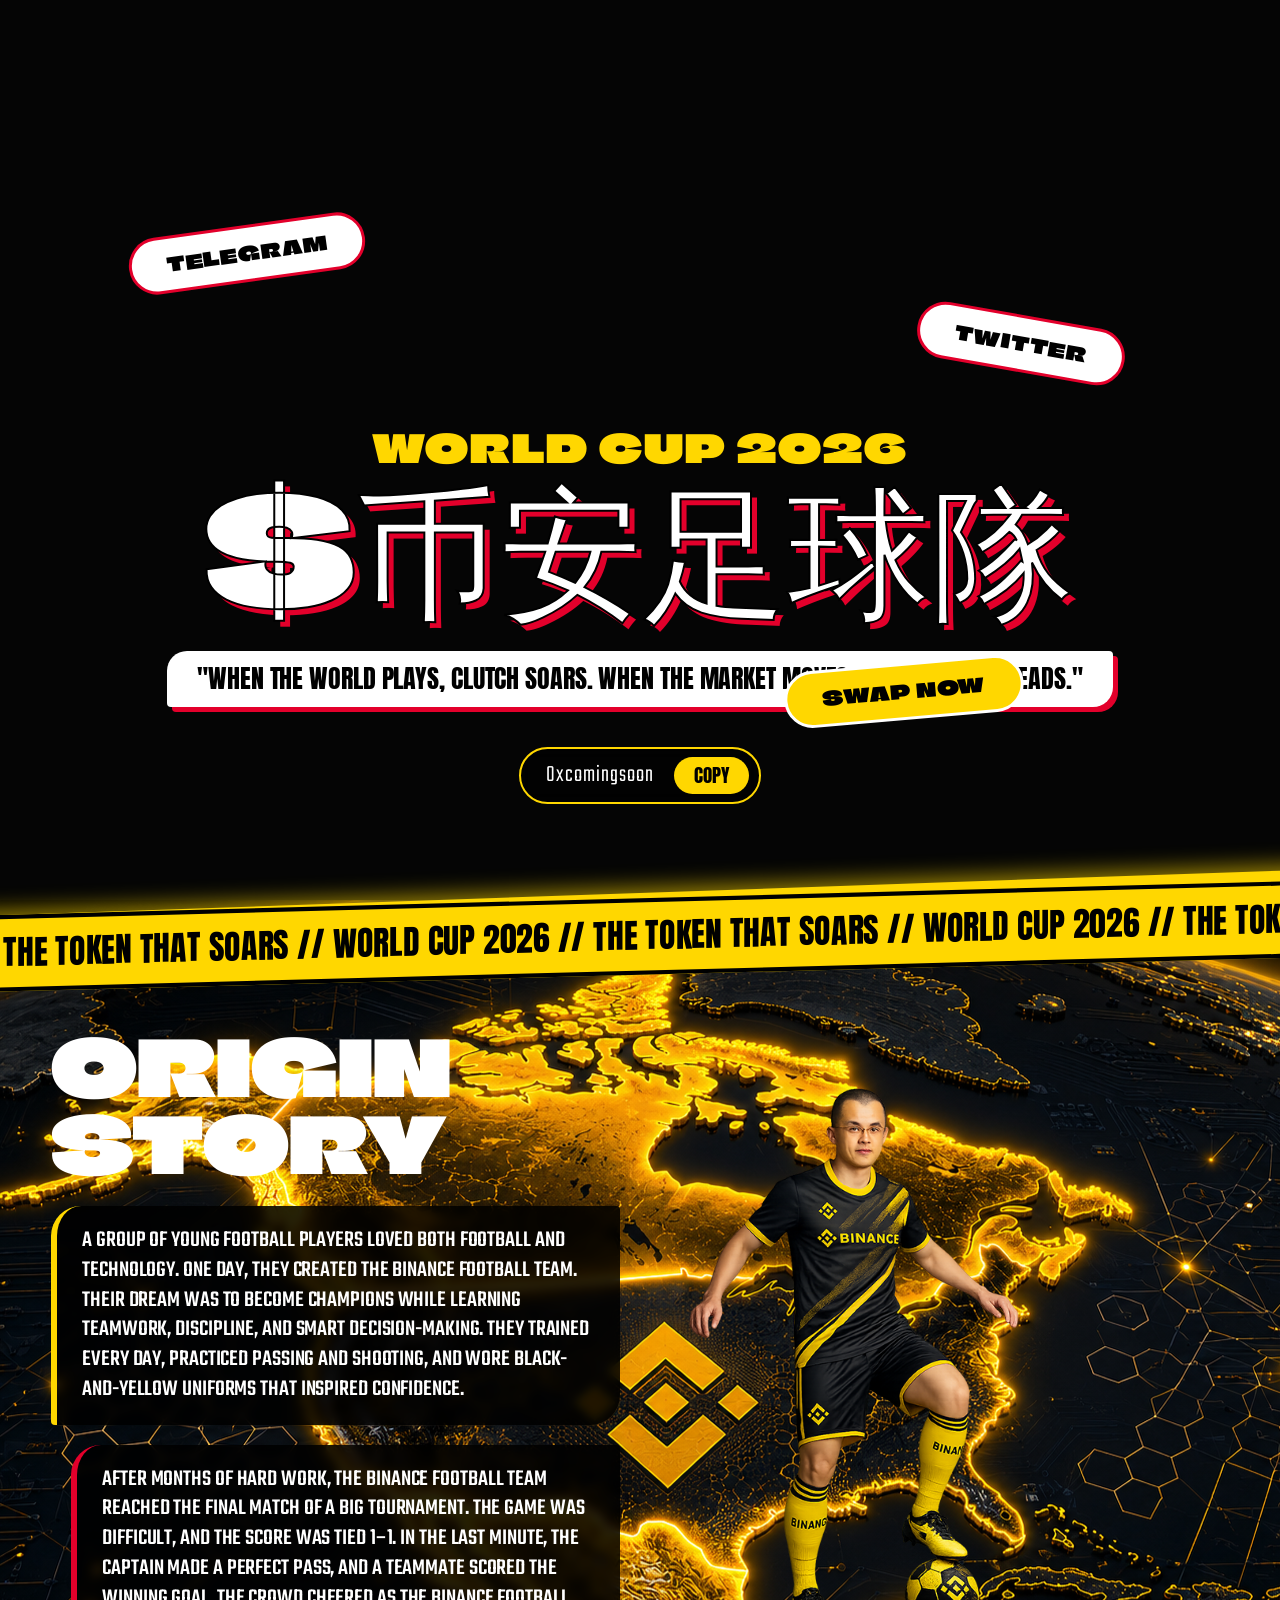
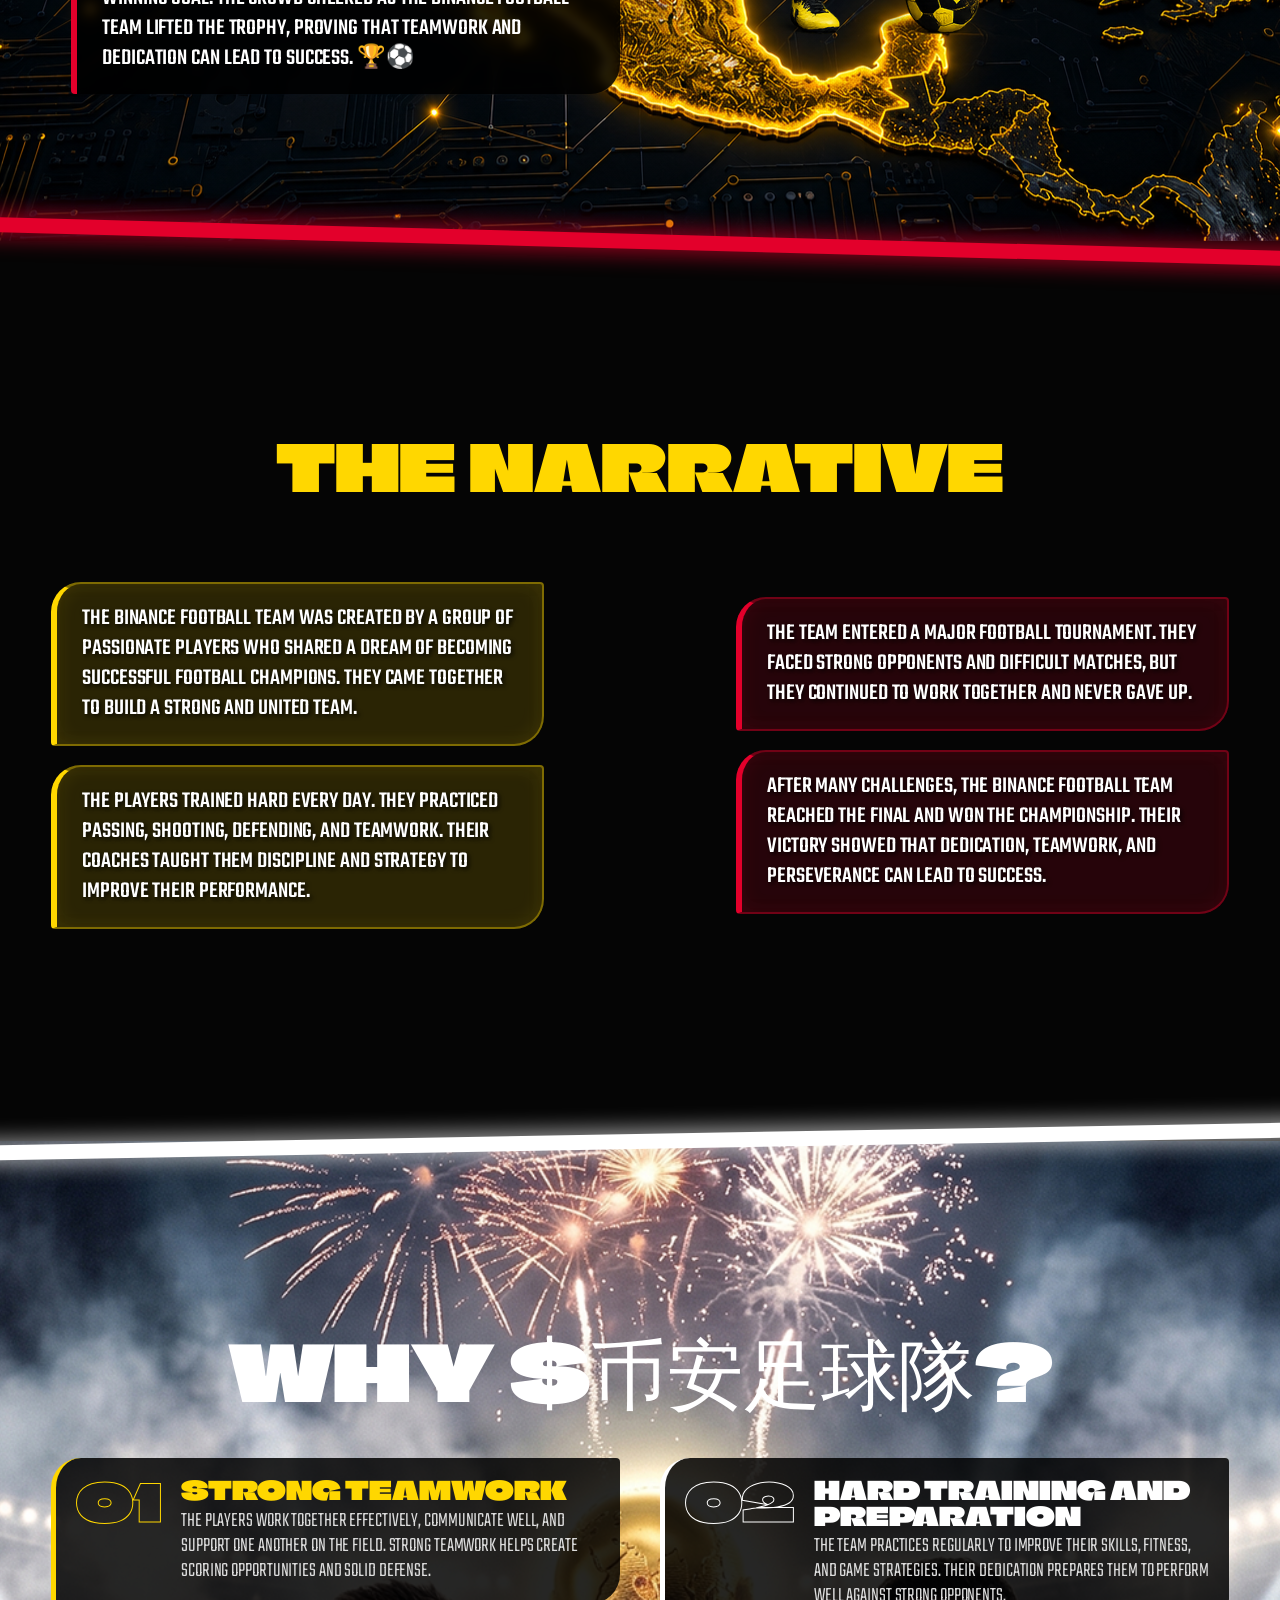
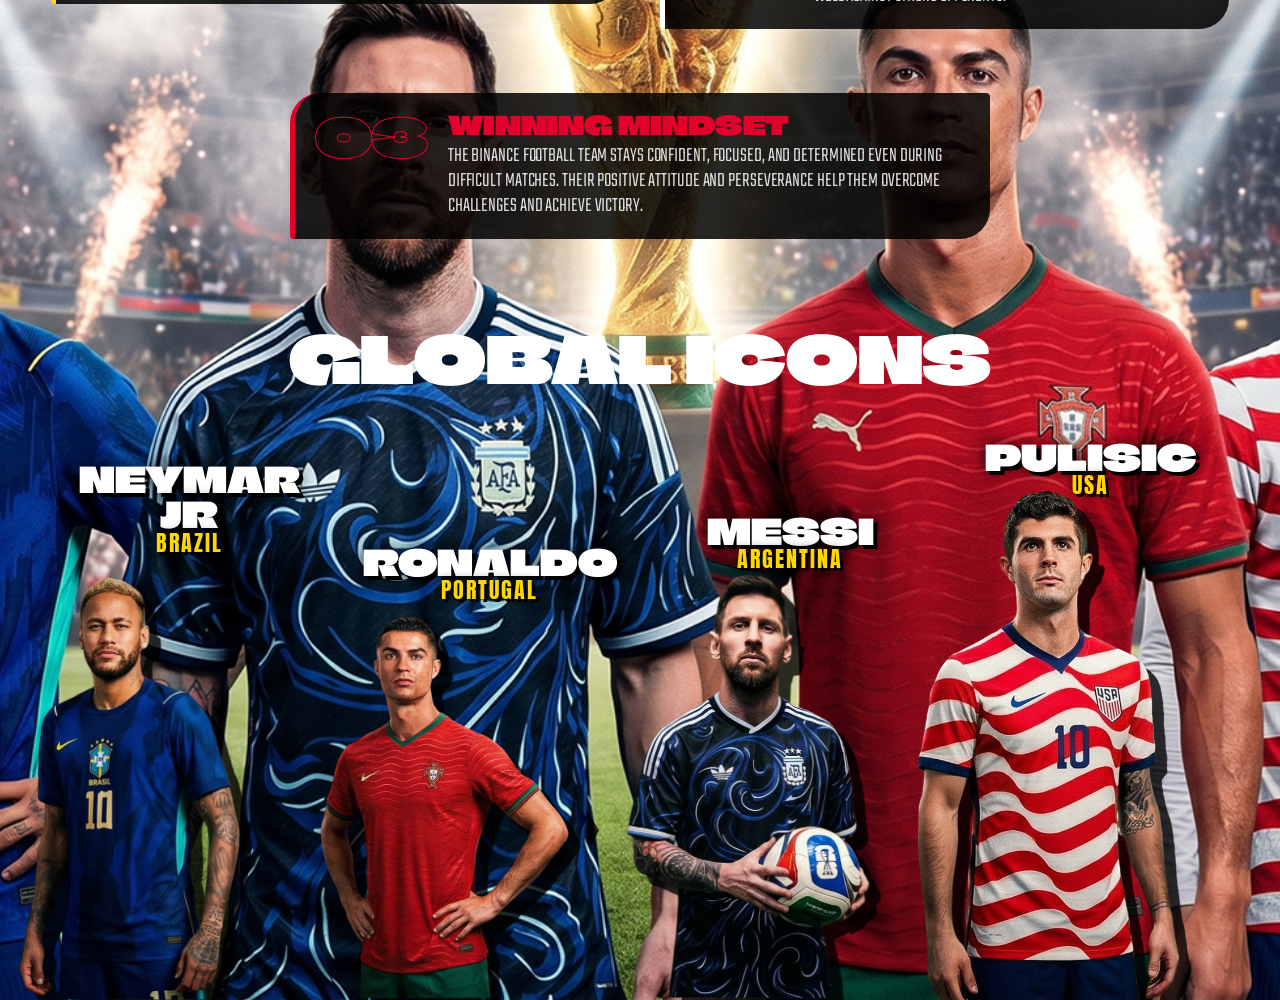
==== commit 557fa821: "update" ====
--- a/index.html
+++ b/index.html
@@ -546,11 +546,11 @@
                 <h2 style="font-size: clamp(3rem, 6vw, 5rem); color: var(--pure-white); margin-bottom: 1.5rem;">ORIGIN STORY</h2>
                 
                 <div class="content-box">
-                    Binance Football Team is the bald eagle mascot of the 2026 FIFA World Cup, representing the United States in the first-ever tri-nation World Cup hosted by Canada, Mexico, and the USA. But Binance Football Team is more than a symbol of a nation — Binance Football Team is the spirit of the game itself.
+                    A group of young football players loved both football and technology. One day, they created the Binance Football Team. Their dream was to become champions while learning teamwork, discipline, and smart decision-making. They trained every day, practiced passing and shooting, and wore black-and-yellow uniforms that inspired confidence.
                 </div>
                 
                 <div class="content-box red-border" style="margin-left: 20px;">
-                    Fearless on the pitch and uplifting off it, Binance Football Team leads by action — rallying teammates, lifting spirits, and turning every challenge into an opportunity to rise higher. In the world of crypto, that's not just a mascot. That's a movement.
+                    After months of hard work, the Binance Football Team reached the final match of a big tournament. The game was difficult, and the score was tied 1–1. In the last minute, the captain made a perfect pass, and a teammate scored the winning goal. The crowd cheered as the Binance Football Team lifted the trophy, proving that teamwork and dedication can lead to success. 🏆⚽
                 </div>
             </div>
             
@@ -574,20 +574,20 @@
                 <!-- Left Column (Gold Gradients, condensed text) -->
                 <div>
                     <div class="content-box narrative-gold">
-                        High above the 48 stadiums, a bald eagle cuts through the sky. He doesn't just watch the beautiful game unfold beneath him. He is the game.
+                        The Binance Football Team was created by a group of passionate players who shared a dream of becoming successful football champions. They came together to build a strong and united team.
                     </div>
                     <div class="content-box narrative-gold">
-                        As the United States' mascot, Binance Football Team plays midfielder — a deliberate metaphor for unifying the three co-hosts. The bridge between nations, players, and fans.
+                        The players trained hard every day. They practiced passing, shooting, defending, and teamwork. Their coaches taught them discipline and strategy to improve their performance.
                     </div>
                 </div>
                 
                 <!-- Right Column (Red Gradients, condensed text) -->
                 <div>
                     <div class="content-box narrative-red">
-                        Now Binance Football Team lands on-chain. $币安足球隊 is the token born from the energy of the world's biggest sporting event — a digital emblem of unity and ambition.
+                        The team entered a major football tournament. They faced strong opponents and difficult matches, but they continued to work together and never gave up.
                     </div>
                     <div class="content-box narrative-red">
-                        It doesn't park the bus. Every transaction is a pass. Every holder is a teammate. A community of believers who show up in the big moments.
+                        After many challenges, the Binance Football Team reached the final and won the championship. Their victory showed that dedication, teamwork, and perseverance can lead to success.
                     </div>
                 </div>
             </div>
@@ -611,24 +611,24 @@
                     <div class="clean-list-item">
                         <div class="list-number">01</div>
                         <div class="list-content">
-                            <h3 style="color: var(--wc-gold);">THE WORLD IS WATCHING</h3>
-                            <p>The 2026 World Cup is the largest in history — 48 teams, 3 nations, 104 matches, billions of eyes.</p>
+                            <h3 style="color: var(--wc-gold);">Strong Teamwork</h3>
+                            <p>The players work together effectively, communicate well, and support one another on the field. Strong teamwork helps create scoring opportunities and solid defense.</p>
                         </div>
                     </div>
 
                     <div class="clean-list-item" style="border-color: var(--pure-white);">
                         <div class="list-number" style="-webkit-text-stroke: 1px var(--pure-white);">02</div>
                         <div class="list-content">
-                            <h3 style="color: var(--pure-white);">THE MASCOT IS THE MOMENT</h3>
-                            <p>Maple, Zayu and Binance Football Team are featured as playable characters in FIFA Heroes. Binance Football Team already lives in digital worlds.</p>
+                            <h3 style="color: var(--pure-white);">Hard Training and Preparation</h3>
+                            <p>The team practices regularly to improve their skills, fitness, and game strategies. Their dedication prepares them to perform well against strong opponents.</p>
                         </div>
                     </div>
 
                     <div class="clean-list-item" style="grid-column: 1 / -1; max-width: 700px; justify-self: center; border-color: var(--accent-red);">
                         <div class="list-number" style="-webkit-text-stroke: 1px var(--accent-red);">03</div>
                         <div class="list-content">
-                            <h3 style="color: var(--accent-red);">THE EAGLE NEVER FOLDS</h3>
-                            <p>In the clutch moment — when the score is tied, when the crowd is deafening, when everything is on the line — Binance Football Team rises.</p>
+                            <h3 style="color: var(--accent-red);">Winning Mindset</h3>
+                            <p>The Binance Football Team stays confident, focused, and determined even during difficult matches. Their positive attitude and perseverance help them overcome challenges and achieve victory.</p>
                         </div>
                     </div>
                 </div>
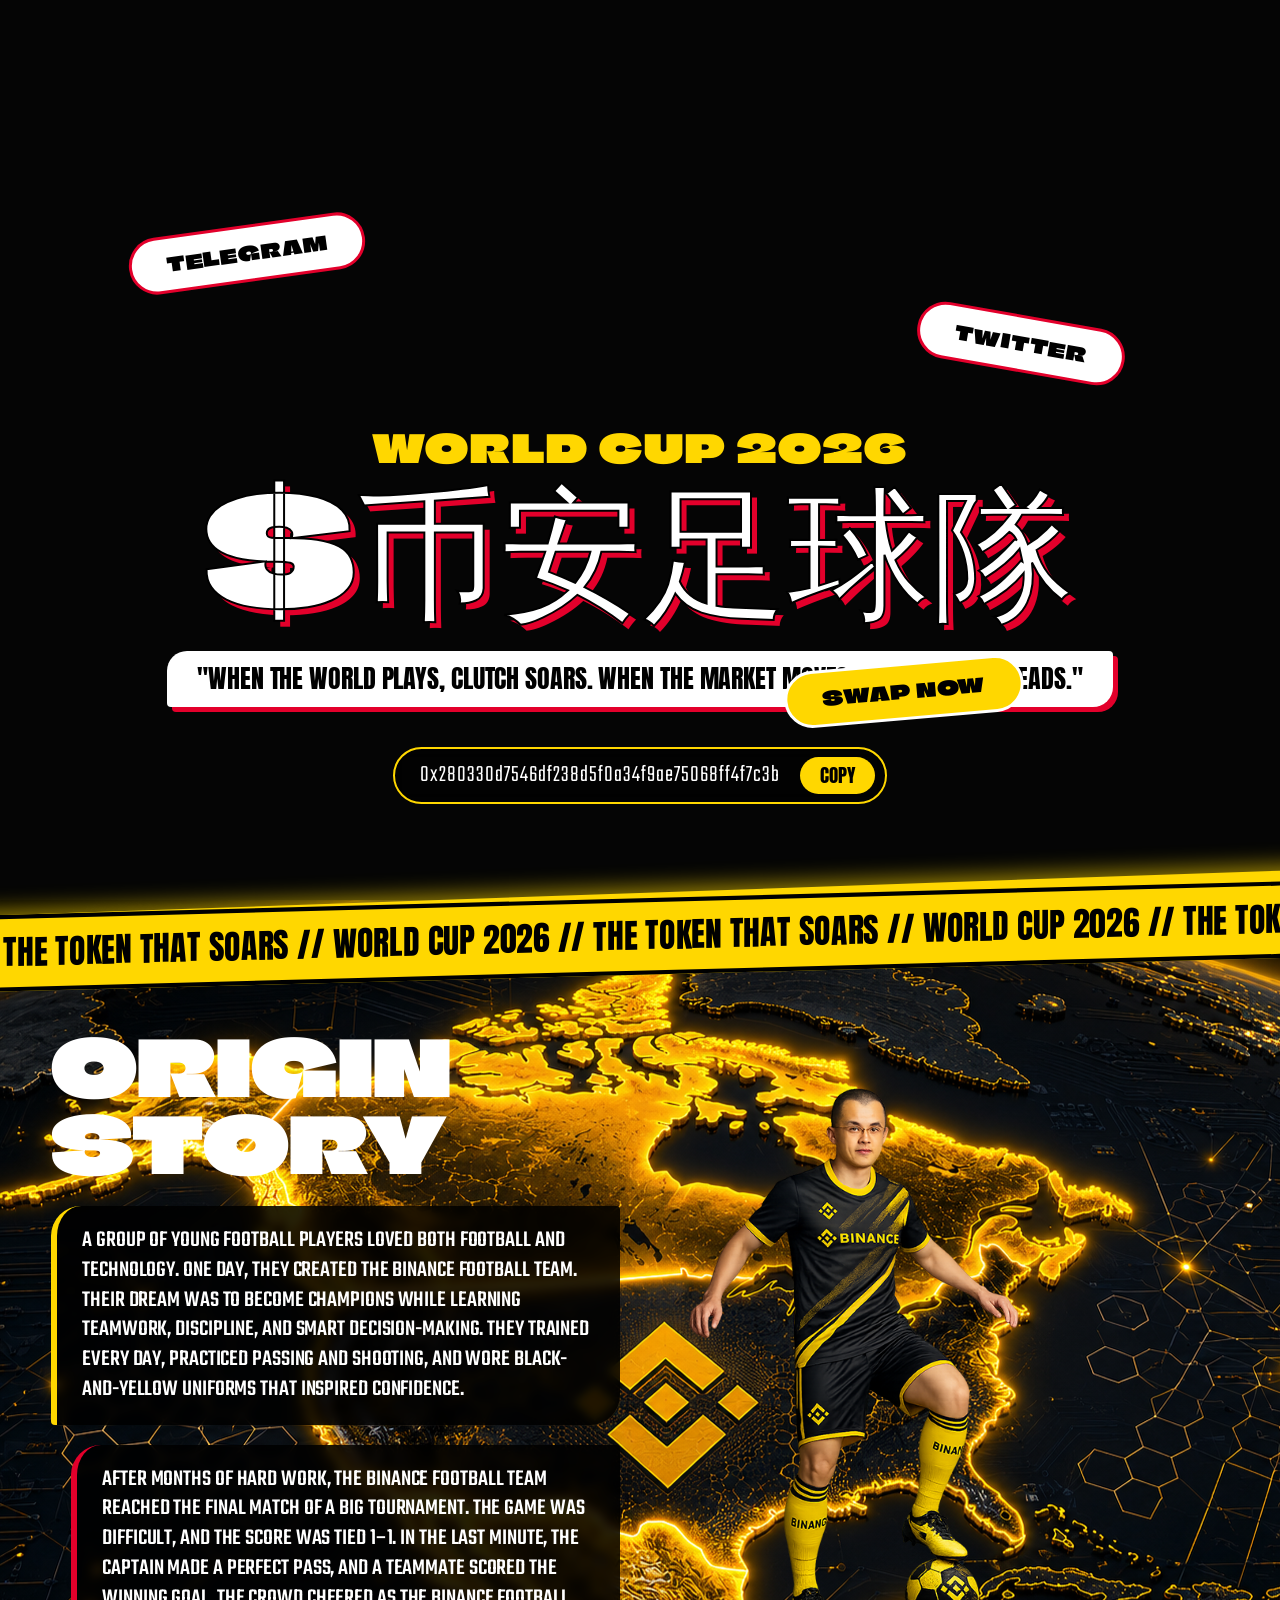
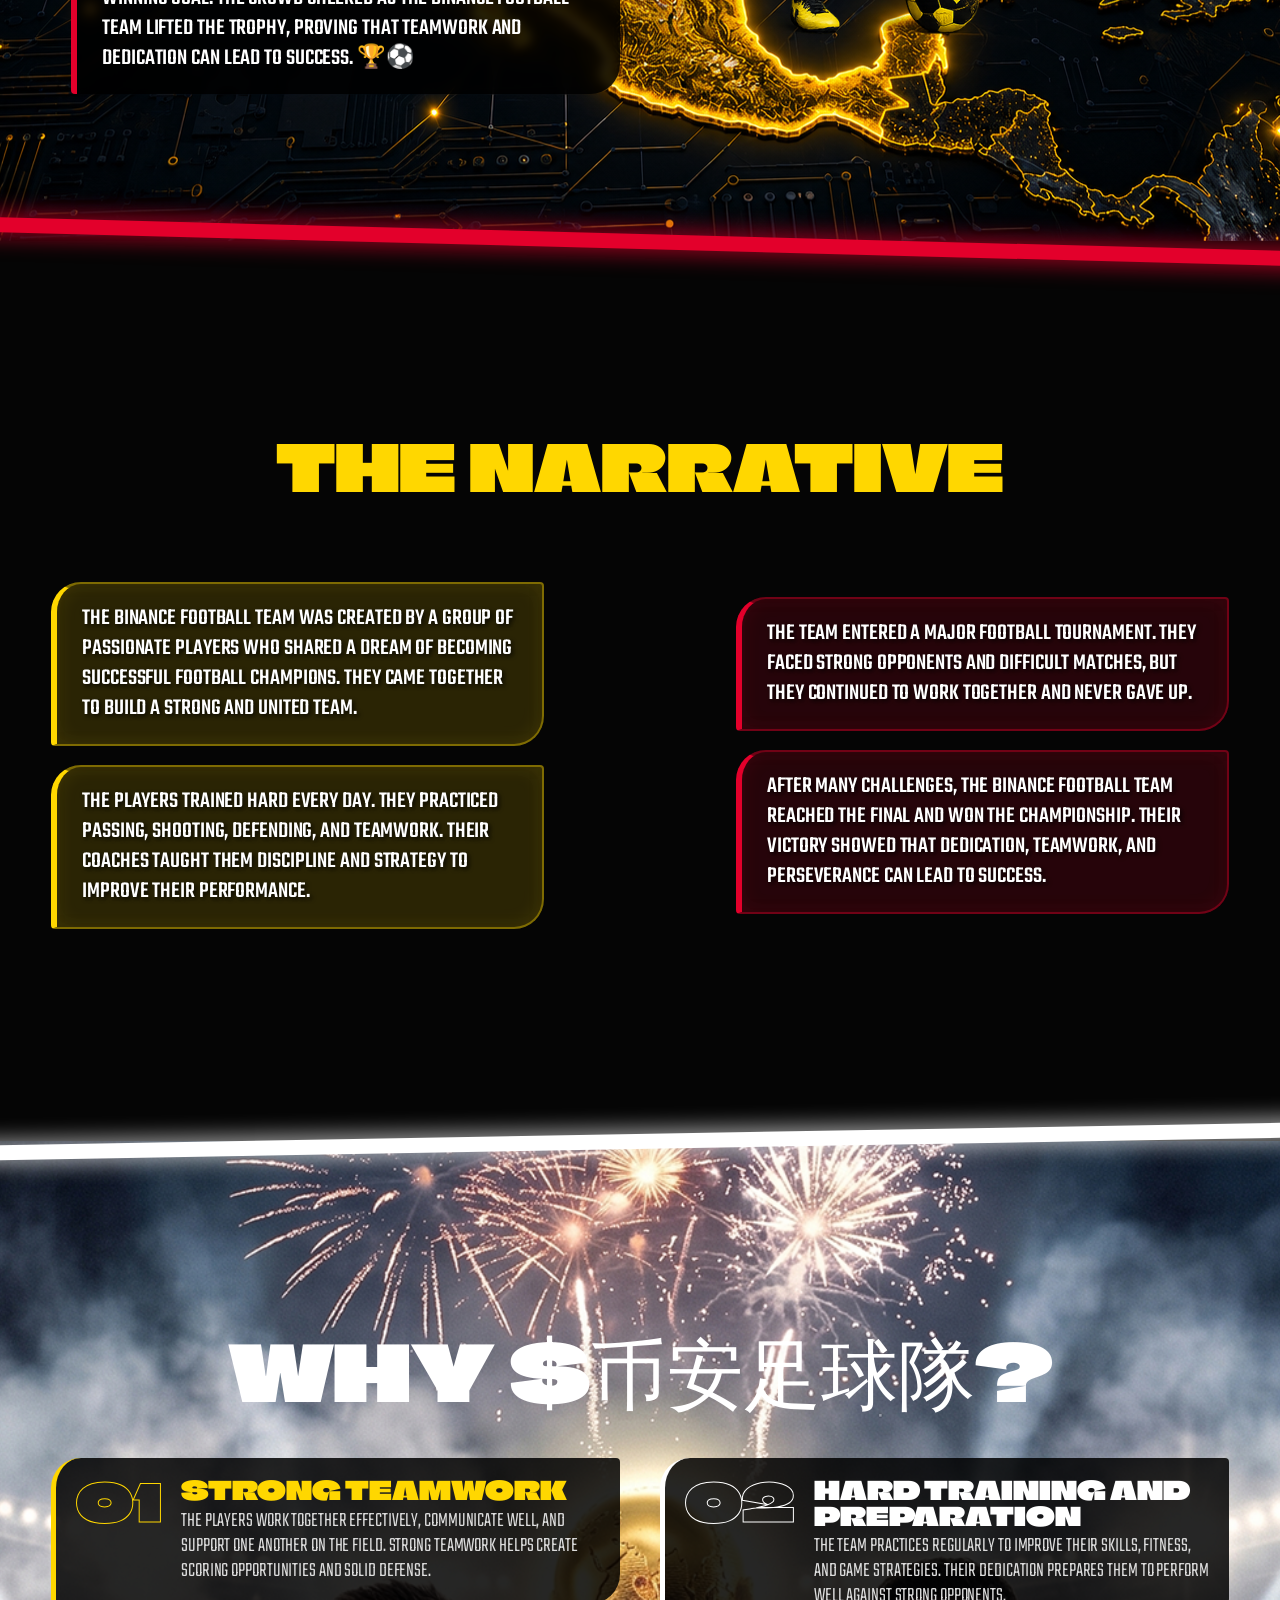
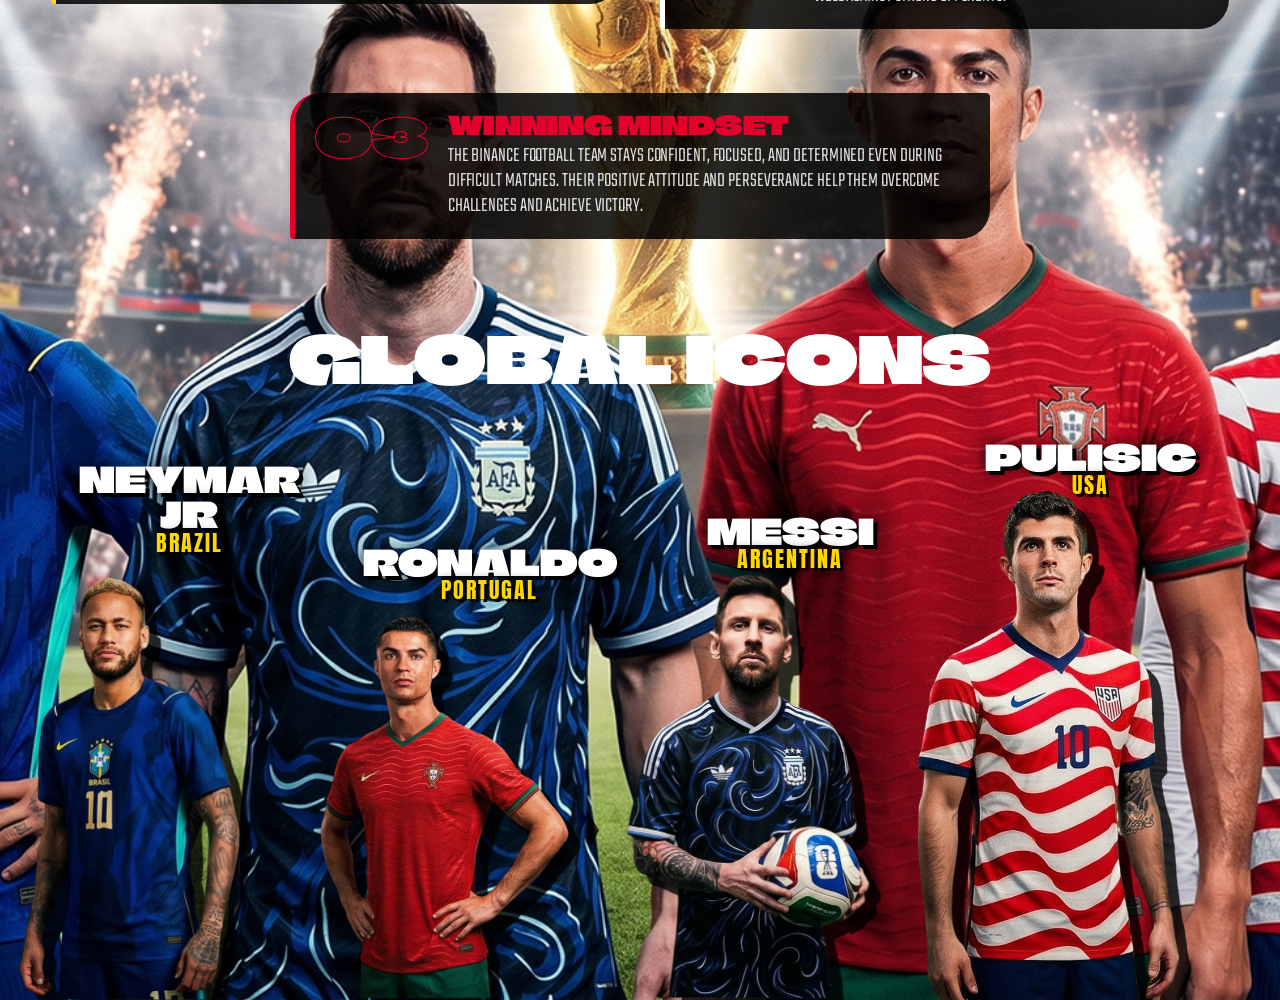
==== commit 2c66f01e: "update" ====
--- a/index.html
+++ b/index.html
@@ -503,7 +503,7 @@
         <div class="hero-buttons-wrapper">
             <a href="https://t.me/BNBFootballTeam" class="simple-btn btn-alt scatter-btn s-btn-1">TELEGRAM</a>
             <a href="https://x.com/BNBFootballTeam" class="simple-btn btn-alt scatter-btn s-btn-2">TWITTER</a>
-            <a href="https://pancakeswap.finance/swap?outputCurrency=0xcomingsoon" class="simple-btn scatter-btn s-btn-3">SWAP NOW</a>
+            <a href="https://pancakeswap.finance/swap?outputCurrency=0x280330d7546df238d5f0a34f9ae75068ff4f7c3b" class="simple-btn scatter-btn s-btn-3">SWAP NOW</a>
         </div>
         
         <!-- Open Center Space: Content pushed towards bottom -->
@@ -517,8 +517,8 @@
             </div>
             
             <!-- Improved CA Copy -->
-            <div class="ca-box" onclick="navigator.clipboard.writeText('0xcomingsoon'); alert('ADDRESS COPIED');">
-                <span class="ca-text">0xcomingsoon</span>
+            <div class="ca-box" onclick="navigator.clipboard.writeText('0x280330d7546df238d5f0a34f9ae75068ff4f7c3b'); alert('ADDRESS COPIED');">
+                <span class="ca-text">0x280330d7546df238d5f0a34f9ae75068ff4f7c3b</span>
                 <span class="ca-copy-btn">COPY</span>
             </div>
         </div>
